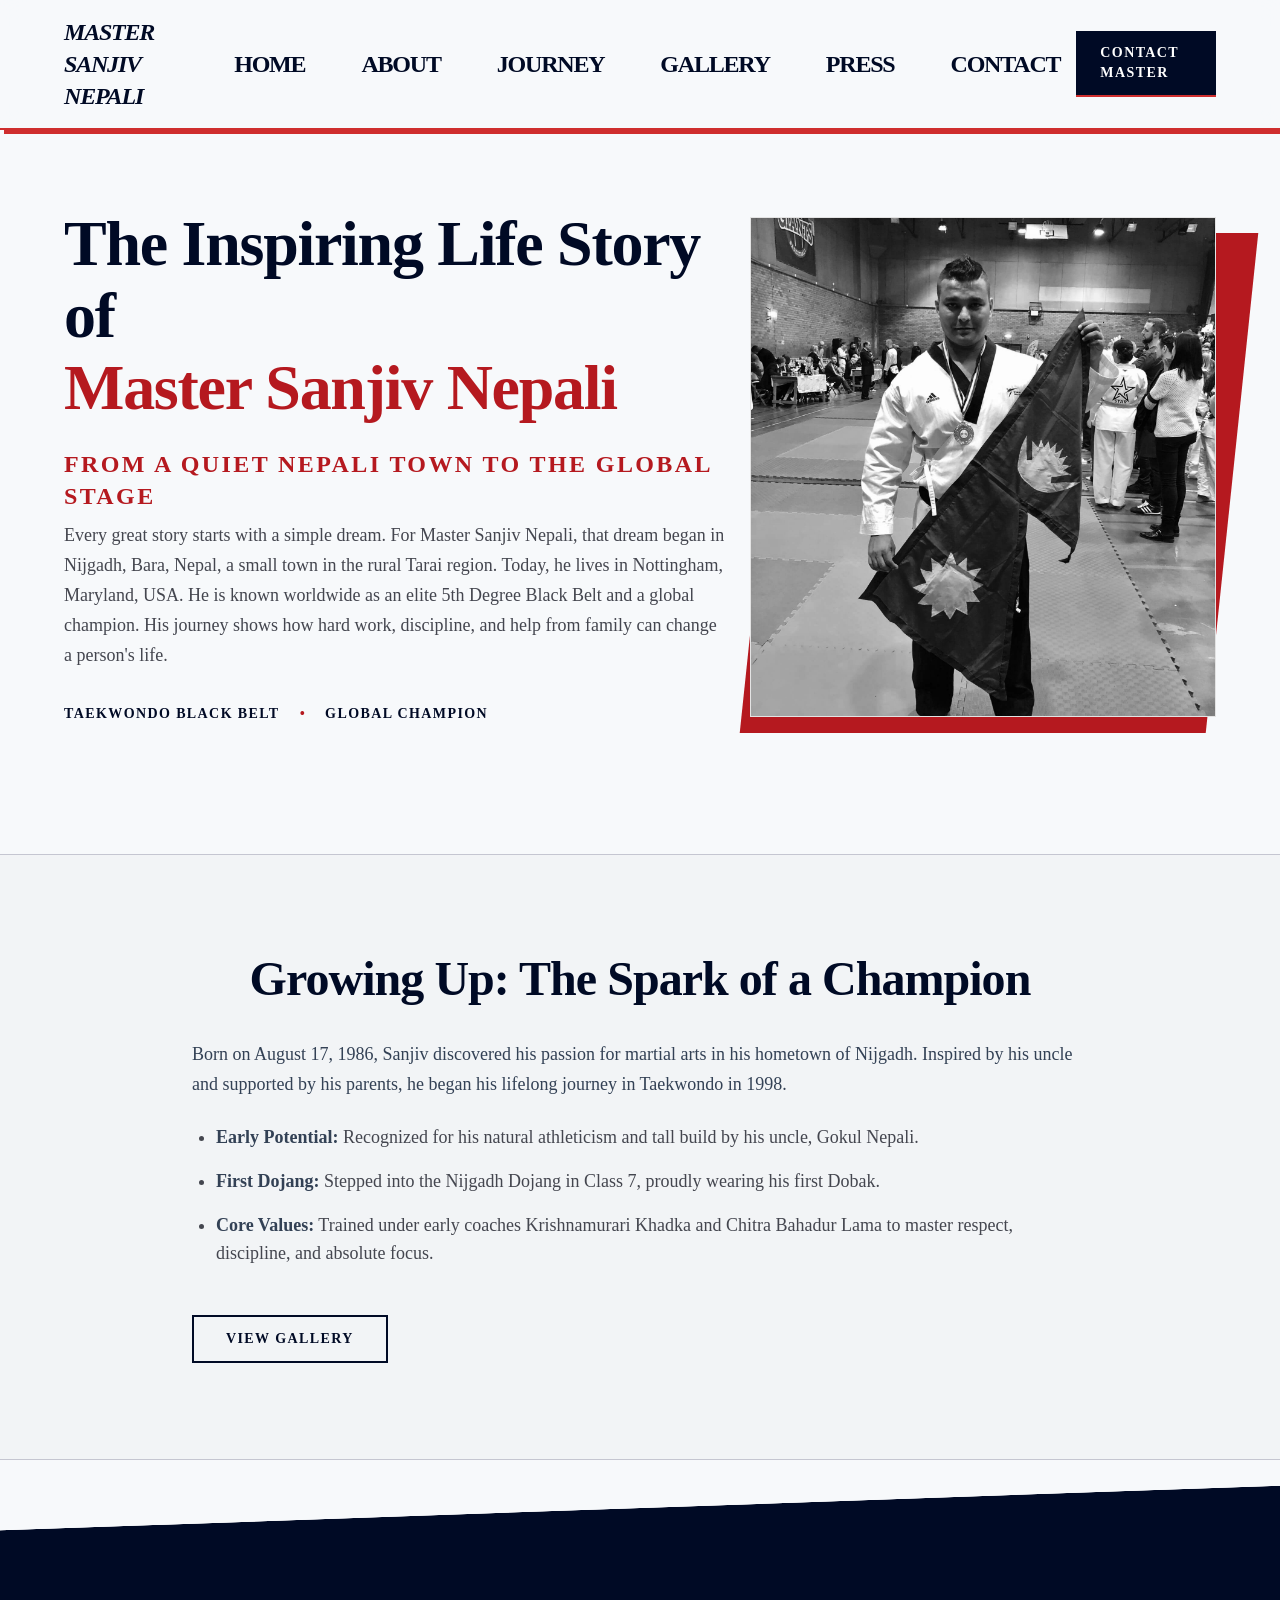
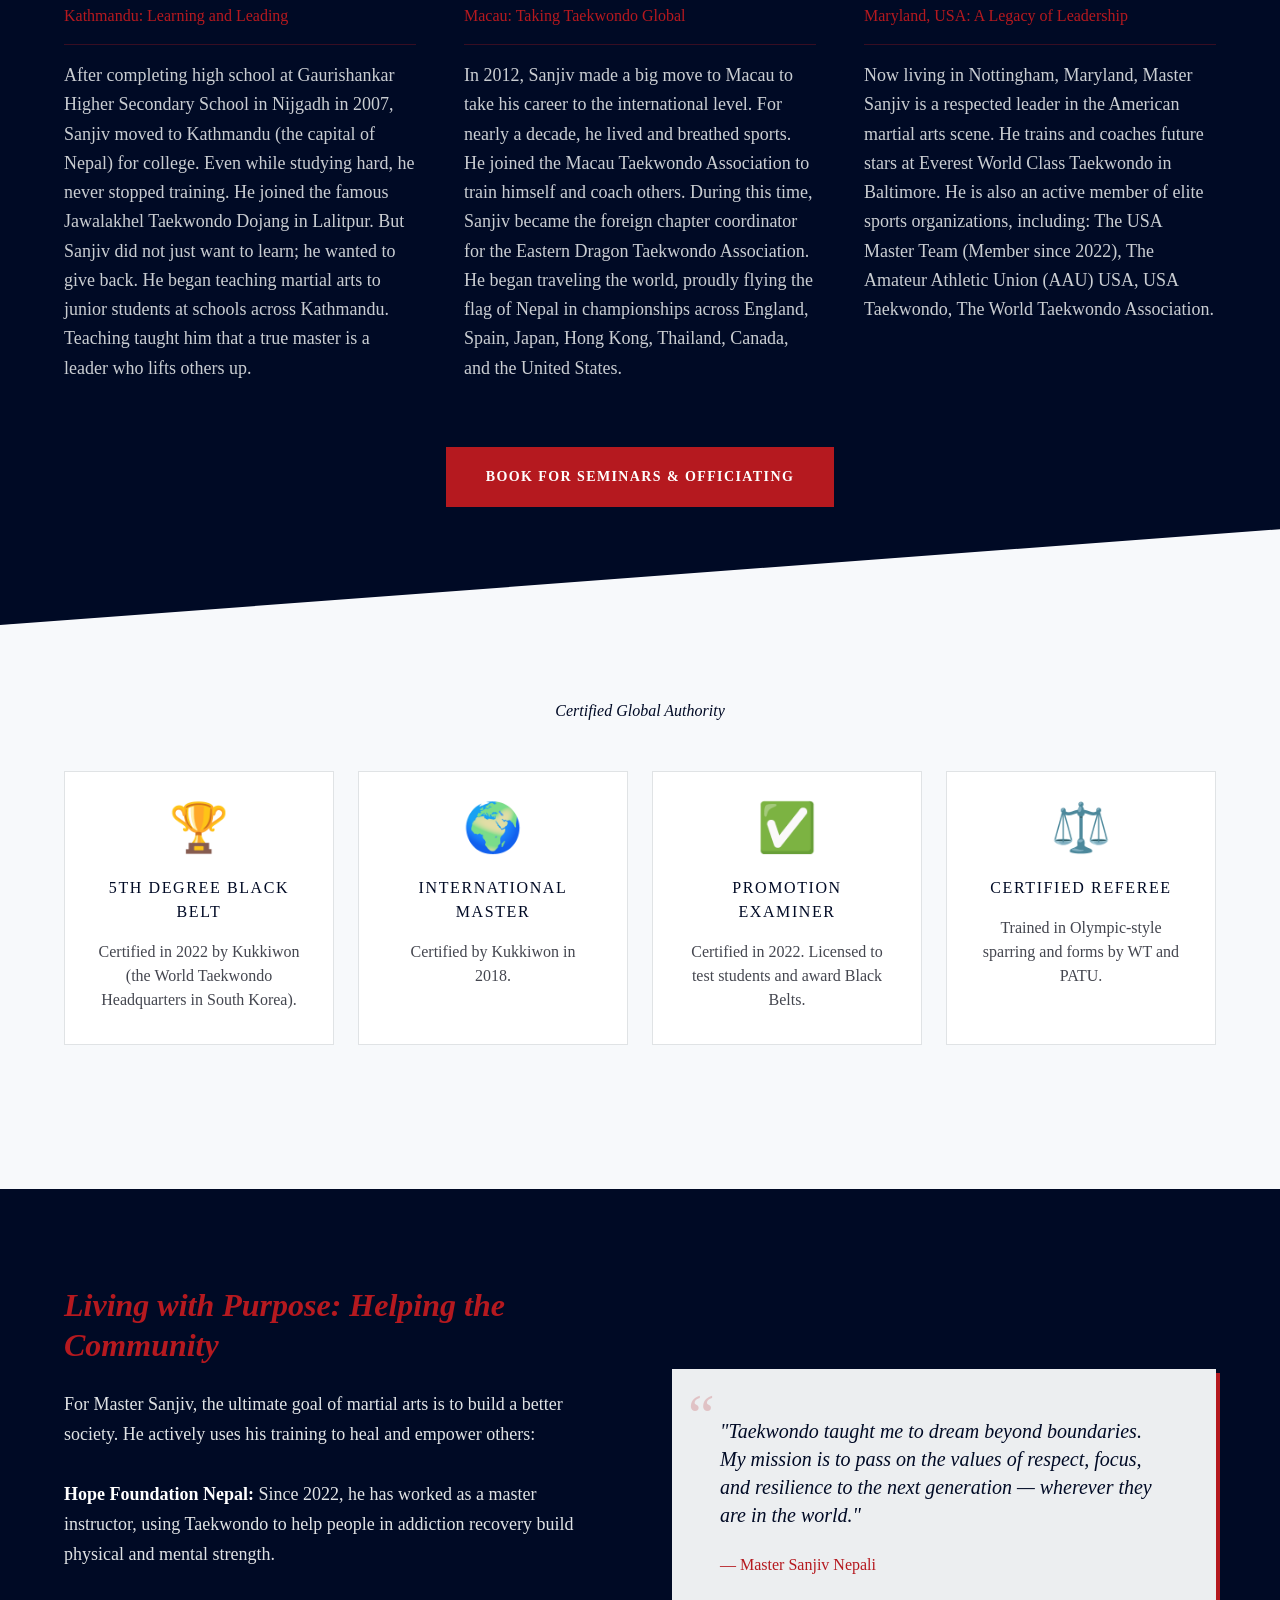
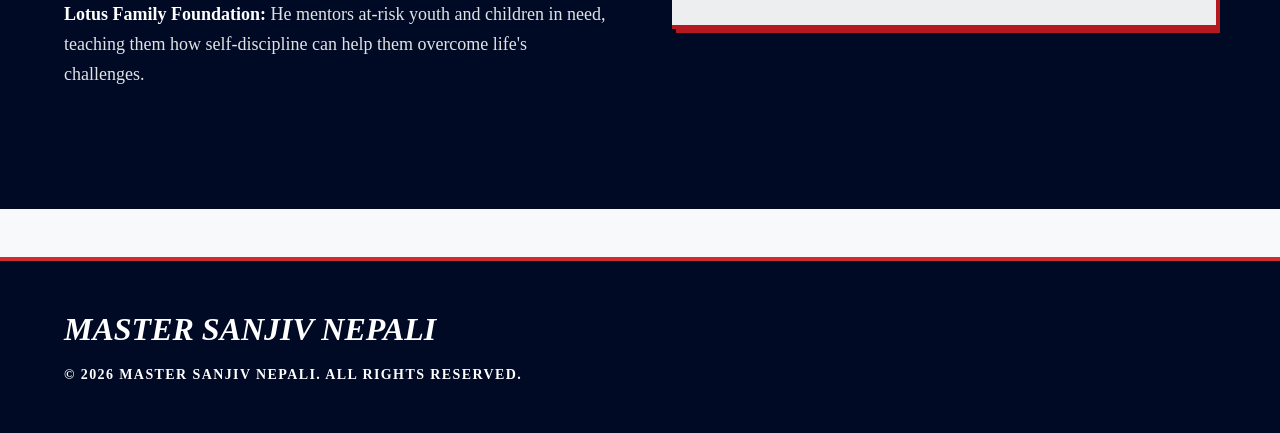
==== about/index.html @ a09f7492 "Deploy full static site: 6 pages, assets, perfect schema & security headers" ====
<!DOCTYPE html>
<html lang="en-US" class="light" style="scroll-behavior: smooth;">
<head>
    <meta charset="UTF-8">
    <meta name="viewport" content="width=device-width, initial-scale=1.0">
    <title>About Master Sanjiv Nepali | 5th Dan Taekwondo Master</title>
    <meta name="description" content="Learn about Master Sanjiv Nepali, international Taekwondo champion, 5th Dan Kukkiwon Black Belt, referee, and coach from Nijgadh, Nepal to the USA.">
    <link rel="canonical" href="https://sanjivnepali.com/about/">
    <meta name="robots" content="index, follow, max-snippet:-1, max-image-preview:large, max-video-preview:-1">

    <!-- Fonts -->
    <link rel="preconnect" href="https://fonts.googleapis.com">
    <link rel="preconnect" href="https://fonts.gstatic.com" crossorigin>
    <link href="https://fonts.googleapis.com/css2?family=Material+Symbols+Outlined:wght,FILL@100..700,0..1&display=swap" rel="stylesheet">

    <!-- CSS -->
    <link rel="stylesheet" href="/assets/css/output.css">

    <!-- OpenGraph Social Tags -->
    <meta property="og:locale" content="en_US">
    <meta property="og:type" content="website">
    <meta property="og:title" content="About Master Sanjiv Nepali | 5th Dan Taekwondo Master">
    <meta property="og:description" content="Learn about Master Sanjiv Nepali, international Taekwondo champion, 5th Dan Kukkiwon Black Belt, referee, and coach from Nijgadh, Nepal to the USA.">
    <meta property="og:url" content="https://sanjivnepali.com/about/">
    <meta property="og:site_name" content="Master Sanjiv Nepali">
    <meta property="og:image" content="https://sanjivnepali.com/assets/uploads/MasterSanjiv-Nepali-2.png">
    <meta property="og:image:width" content="1200">
    <meta property="og:image:height" content="630">
    <meta property="og:image:alt" content="Master Sanjiv Nepali">

    <!-- Twitter / X Cards -->
    <meta name="twitter:card" content="summary_large_image">
    <meta name="twitter:site" content="@TheSanjivNepali">
    <meta name="twitter:creator" content="@TheSanjivNepali">
    <meta name="twitter:title" content="About Master Sanjiv Nepali | 5th Dan Taekwondo Master">
    <meta name="twitter:description" content="Learn about Master Sanjiv Nepali, international Taekwondo champion, 5th Dan Kukkiwon Black Belt, referee, and coach from Nijgadh, Nepal to the USA.">
    <meta name="twitter:image" content="https://sanjivnepali.com/assets/uploads/MasterSanjiv-Nepali-2.png">

    <!-- Structured Data (JSON-LD) -->
    <script type="application/ld+json">
{
  "@context": "https://schema.org",
  "@graph": [
    {
      "@type": "Person",
      "@id": "https://sanjivnepali.com/#person",
      "name": "Master Sanjiv Nepali",
      "givenName": "Sanjiv",
      "familyName": "Nepali",
      "honorificPrefix": "Master",
      "jobTitle": [
        "5th Dan Black Belt",
        "International Taekwondo Champion",
        "Certified Referee",
        "Coach"
      ],
      "url": "https://sanjivnepali.com/",
      "sameAs": [
        "https://x.com/TheSanjivNepali",
        "https://en.wikipedia.org/wiki/Sanjiv_Nepali",
        "https://www.wikidata.org/wiki/Q111812837"
      ],
      "image": "https://sanjivnepali.com/assets/uploads/MasterSanjiv-Nepali-2.png"
    },
    {
      "@type": "WebSite",
      "@id": "https://sanjivnepali.com/#website",
      "url": "https://sanjivnepali.com/",
      "name": "Master Sanjiv Nepali",
      "alternateName": "Sanjiv Nepali",
      "publisher": {
        "@id": "https://sanjivnepali.com/#person"
      },
      "inLanguage": "en-US"
    },
    {
      "@type": "AboutPage",
      "@id": "https://sanjivnepali.com/about/#webpage",
      "url": "https://sanjivnepali.com/about/",
      "name": "About Master Sanjiv Nepali | 5th Dan Taekwondo Master",
      "description": "Learn about Master Sanjiv Nepali, international Taekwondo champion, 5th Dan Kukkiwon Black Belt, referee, and coach from Nijgadh, Nepal to the USA.",
      "isPartOf": {
        "@id": "https://sanjivnepali.com/#website"
      },
      "about": {
        "@id": "https://sanjivnepali.com/#person"
      },
      "inLanguage": "en-US"
    },
    {
      "@type": "BreadcrumbList",
      "@id": "https://sanjivnepali.com/about/#breadcrumb",
      "itemListElement": [
        {
          "@type": "ListItem",
          "position": 1,
          "name": "Home",
          "item": "https://sanjivnepali.com/"
        },
        {
          "@type": "ListItem",
          "position": 2,
          "name": "About",
          "item": "https://sanjivnepali.com/about/"
        }
      ]
    }
  ]
}
    </script>
</head>
<body class="bg-background text-on-background font-body-lg antialiased selection:bg-national-crimson selection:text-white">
<nav class="bg-surface/90 dark:bg-primary/90 backdrop-blur-md fixed top-0 w-full z-50 border-b-2 border-national-crimson shadow-[4px_4px_0px_0px_rgba(207,46,46,1)]">
<div class="flex justify-between items-center w-full px-margin-mobile md:px-margin-desktop py-4 max-w-container-max mx-auto">
<!-- Brand Logo -->
<a class="font-headline-sm text-headline-sm font-black text-primary dark:text-inverse-primary tracking-tighter italic" href="/">
            MASTER SANJIV NEPALI
        </a>
<!-- Desktop Navigation -->
<div class="hidden md:flex gap-gutter items-center">
<ul class="flex items-center gap-gutter" id="menu-primary-menu"><li class="menu-item menu-item-type-post_type menu-item-object-page menu-item-home menu-item-1589" id="menu-item-1589"><a class="text-primary dark:text-surface-variant hover:text-national-crimson transition-colors font-headline-sm text-headline-sm uppercase tracking-tighter hover:bg-primary hover:text-white dark:hover:bg-primary-fixed-dim transform hover:-translate-y-0.5 duration-75 px-4 py-2" href="/">Home</a></li>
<li class="menu-item menu-item-type-post_type menu-item-object-page current-menu-item page_item page-item-1530 current_page_item menu-item-1590" id="menu-item-1590"><a aria-current="page" class="text-primary dark:text-surface-variant hover:text-national-crimson transition-colors font-headline-sm text-headline-sm uppercase tracking-tighter hover:bg-primary hover:text-white dark:hover:bg-primary-fixed-dim transform hover:-translate-y-0.5 duration-75 px-4 py-2" href="/about/">About</a></li>
<li class="menu-item menu-item-type-post_type menu-item-object-page menu-item-1593" id="menu-item-1593"><a class="text-primary dark:text-surface-variant hover:text-national-crimson transition-colors font-headline-sm text-headline-sm uppercase tracking-tighter hover:bg-primary hover:text-white dark:hover:bg-primary-fixed-dim transform hover:-translate-y-0.5 duration-75 px-4 py-2" href="/journey/">Journey</a></li>
<li class="menu-item menu-item-type-post_type menu-item-object-page menu-item-1592" id="menu-item-1592"><a class="text-primary dark:text-surface-variant hover:text-national-crimson transition-colors font-headline-sm text-headline-sm uppercase tracking-tighter hover:bg-primary hover:text-white dark:hover:bg-primary-fixed-dim transform hover:-translate-y-0.5 duration-75 px-4 py-2" href="/gallery/">Gallery</a></li>
<li class="menu-item menu-item-type-post_type menu-item-object-page menu-item-1594" id="menu-item-1594"><a class="text-primary dark:text-surface-variant hover:text-national-crimson transition-colors font-headline-sm text-headline-sm uppercase tracking-tighter hover:bg-primary hover:text-white dark:hover:bg-primary-fixed-dim transform hover:-translate-y-0.5 duration-75 px-4 py-2" href="/press/">Press</a></li>
<li class="menu-item menu-item-type-post_type menu-item-object-page menu-item-1591" id="menu-item-1591"><a class="text-primary dark:text-surface-variant hover:text-national-crimson transition-colors font-headline-sm text-headline-sm uppercase tracking-tighter hover:bg-primary hover:text-white dark:hover:bg-primary-fixed-dim transform hover:-translate-y-0.5 duration-75 px-4 py-2" href="/contact/">Contact</a></li>
</ul> </div>
<!-- Trailing Action -->
<a class="hidden md:flex items-center justify-center bg-primary text-white font-label-lg text-label-lg uppercase tracking-widest px-6 py-3 border-b-2 border-national-crimson hover:shadow-[4px_4px_0px_0px_rgba(207,46,46,1)] transition-all" href="/contact/">
            CONTACT MASTER
        </a>
<!-- Mobile Menu Toggle -->
<button class="md:hidden text-primary">
<span class="text-3xl">☰</span>
</button>
</div>
</nav><main class="pt-[80px]">
<style>
    .clip-path-slant-top { clip-path: polygon(0 4vw, 100% 0, 100% 100%, 0 100%); }
    .clip-path-slant-bottom { clip-path: polygon(0 0, 100% 0, 100% calc(100% - 4vw), 0 100%); }
    .clip-path-card { clip-path: polygon(0 0, 100% 0, 100% calc(100% - 20px), calc(100% - 20px) 100%, 0 100%); }
    .kinetic-shift { transform: skewY(-2deg); }
    .kinetic-unshift { transform: skewY(2deg); }
</style>
<!-- Hero Section -->
<section class="relative py-24 md:py-32 px-margin-mobile md:px-margin-desktop max-w-container-max mx-auto overflow-hidden">
<div class="grid md:grid-cols-12 gap-gutter items-center">
<div class="md:col-span-7 z-10">
<h1 class="font-headline-lg-mobile md:font-headline-xl text-headline-lg-mobile md:text-headline-xl text-primary mb-6">The Inspiring Life Story of <br/><span class="text-secondary font-bold">Master Sanjiv Nepali</span></h1>
            <h2 class="font-headline-sm text-headline-sm text-secondary mb-2 font-bold uppercase tracking-widest">From a Quiet Nepali Town to the Global Stage</h2>

<p class="font-body-lg text-body-lg text-on-surface-variant mb-8 max-w-2xl">
                Every great story starts with a simple dream. For Master Sanjiv Nepali, that dream began in Nijgadh, Bara, Nepal, a small town in the rural Tarai region. Today, he lives in Nottingham, Maryland, USA. He is known worldwide as an elite 5th Degree Black Belt and a global champion. His journey shows how hard work, discipline, and help from family can change a person's life.
            </p>
<div class="flex flex-wrap items-center gap-3">
<span class="text-primary font-label-lg text-label-lg uppercase tracking-widest font-bold">Taekwondo Black Belt</span>
<span class="text-secondary px-2">•</span> <span class="text-primary font-label-lg text-label-lg uppercase tracking-widest font-bold">Global Champion</span>
</div>
</div>
<div class="md:col-span-5 relative mt-12 md:mt-0">
<div class="absolute inset-0 bg-secondary transform skew-x-[-6deg] translate-x-4 translate-y-4"></div>
<img alt="Master Sanjiv Nepali" class="relative z-10 w-full h-[500px] object-cover grayscale hover:grayscale-0 transition-all duration-500 border border-surface-variant" src="/assets/uploads/sanjiv47.jpg"/>
</div>
</div>
</section>
<!-- Early Years -->
<section class="py-24 px-margin-mobile md:px-margin-desktop max-w-container-max mx-auto bg-surface-container-low border-y border-outline-variant clip-path-section">
<div class="max-w-4xl mx-auto">
<h2 class="font-headline-lg text-headline-lg text-primary mb-8 text-center font-bold">Growing Up: The Spark of a Champion</h2>
<div class="font-body-lg text-body-lg text-slate-text space-y-6">
<p class="mb-4">Born on August 17, 1986, Sanjiv discovered his passion for martial arts in his hometown of Nijgadh. Inspired by his uncle and supported by his parents, he began his lifelong journey in Taekwondo in 1998.</p>
<ul class="list-disc list-outside ml-6 space-y-4 font-body-lg text-lg text-on-surface-variant">
<li><strong class="text-slate-text">Early Potential:</strong> Recognized for his natural athleticism and tall build by his uncle, Gokul Nepali.</li>
<li><strong class="text-slate-text">First Dojang:</strong> Stepped into the Nijgadh Dojang in Class 7, proudly wearing his first Dobak.</li>
<li><strong class="text-slate-text">Core Values:</strong> Trained under early coaches Krishnamurari Khadka and Chitra Bahadur Lama to master respect, discipline, and absolute focus.</li>
</ul>
<div class="mt-8 md:mt-12 pt-6">
<a class="inline-block bg-transparent border-2 border-primary text-primary px-8 py-3 font-label-lg text-label-lg uppercase tracking-widest hover:bg-primary hover:text-white transition-colors duration-200" href="/gallery/">View Gallery</a>
</div>
</div>
</div>
</section>
<!-- Journey Sections -->
<section class="relative py-24 bg-primary text-white clip-path-slant-top clip-path-slant-bottom kinetic-shift mt-12">
<div class="kinetic-unshift px-margin-mobile md:px-margin-desktop max-w-container-max mx-auto">
<div class="grid md:grid-cols-3 gap-12">
<!-- Kathmandu -->
<div class="space-y-4">
<h3 class="font-headline-md text-secondary border-b border-secondary/30 pb-4">Kathmandu: Learning and Leading</h3>
<p class="font-body-lg text-lg leading-relaxed text-surface-variant/90">After completing high school at Gaurishankar Higher Secondary School in Nijgadh in 2007, Sanjiv moved to Kathmandu (the capital of Nepal) for college. Even while studying hard, he never stopped training. He joined the famous Jawalakhel Taekwondo Dojang in Lalitpur. But Sanjiv did not just want to learn; he wanted to give back. He began teaching martial arts to junior students at schools across Kathmandu. Teaching taught him that a true master is a leader who lifts others up.</p>
</div>
<!-- Macau -->
<div class="space-y-4">
<h3 class="font-headline-md text-secondary border-b border-secondary/30 pb-4">Macau: Taking Taekwondo Global</h3>
<p class="font-body-lg text-lg leading-relaxed text-surface-variant/90">In 2012, Sanjiv made a big move to Macau to take his career to the international level. For nearly a decade, he lived and breathed sports. He joined the Macau Taekwondo Association to train himself and coach others. During this time, Sanjiv became the foreign chapter coordinator for the Eastern Dragon Taekwondo Association. He began traveling the world, proudly flying the flag of Nepal in championships across England, Spain, Japan, Hong Kong, Thailand, Canada, and the United States.</p>
</div>
<!-- Maryland -->
<div class="space-y-4">
<h3 class="font-headline-md text-secondary border-b border-secondary/30 pb-4">Maryland, USA: A Legacy of Leadership</h3>
<p class="font-body-lg text-lg leading-relaxed text-surface-variant/90">Now living in Nottingham, Maryland, Master Sanjiv is a respected leader in the American martial arts scene. He trains and coaches future stars at Everest World Class Taekwondo in Baltimore. He is also an active member of elite sports organizations, including: The USA Master Team (Member since 2022), The Amateur Athletic Union (AAU) USA, USA Taekwondo, The World Taekwondo Association.</p>
</div>
</div>
<div class="mt-16 text-center relative z-20">
<a class="inline-block bg-secondary text-on-secondary px-10 py-5 font-label-lg text-label-lg uppercase tracking-widest hover:shadow-[4px_4px_0px_0px_rgba(255,255,255,1)] transition-all duration-200" href="/contact/">Book for Seminars &amp; Officiating</a>
</div>
</div>
</section>
<!-- Certifications Grid -->
<section class="py-24 px-margin-mobile md:px-margin-desktop max-w-container-max mx-auto">
<h2 class="font-headline-lg text-primary mb-12 text-center italic">Certified Global Authority</h2>
<div class="grid grid-cols-2 md:grid-cols-4 gap-6">
<div class="bg-white p-8 border border-surface-variant hover:border-secondary hover:shadow-[4px_4px_0px_0px_rgba(181,25,31,1)] transition-all flex flex-col items-center text-center group h-full">
<span class="text-5xl mb-6 block group-hover:scale-110 transition-transform">🏆</span>
<h4 class="font-label-lg text-primary uppercase tracking-widest mb-4">5th Degree Black Belt</h4>
<p class="font-body-md text-on-surface-variant">Certified in 2022 by Kukkiwon (the World Taekwondo Headquarters in South Korea).</p>
</div>
<div class="bg-white p-8 border border-surface-variant hover:border-secondary hover:shadow-[4px_4px_0px_0px_rgba(181,25,31,1)] transition-all flex flex-col items-center text-center group h-full">
<span class="text-5xl mb-6 block group-hover:scale-110 transition-transform">🌍</span>
<h4 class="font-label-lg text-primary uppercase tracking-widest mb-4">International Master</h4>
<p class="font-body-md text-on-surface-variant">Certified by Kukkiwon in 2018.</p>
</div>
<div class="bg-white p-8 border border-surface-variant hover:border-secondary hover:shadow-[4px_4px_0px_0px_rgba(181,25,31,1)] transition-all flex flex-col items-center text-center group h-full">
<span class="text-5xl mb-6 block group-hover:scale-110 transition-transform">✅</span>
<h4 class="font-label-lg text-primary uppercase tracking-widest mb-4">Promotion Examiner</h4>
<p class="font-body-md text-on-surface-variant">Certified in 2022. Licensed to test students and award Black Belts.</p>
</div>
<div class="bg-white p-8 border border-surface-variant hover:border-secondary hover:shadow-[4px_4px_0px_0px_rgba(181,25,31,1)] transition-all flex flex-col items-center text-center group h-full">
<span class="text-5xl mb-6 block group-hover:scale-110 transition-transform">⚖️</span>
<h4 class="font-label-lg text-primary uppercase tracking-widest mb-4">Certified Referee</h4>
<p class="font-body-md text-on-surface-variant">Trained in Olympic-style sparring and forms by WT and PATU.</p>
</div>
</div>
</section>
<!-- Community & Quote -->
<section class="py-24 bg-primary text-white clip-path-section mt-12 mb-12">
<div class="max-w-container-max mx-auto px-margin-mobile md:px-margin-desktop">
<div class="grid grid-cols-1 md:grid-cols-2 gap-16 items-center">
<div>
<h2 class="font-headline-md text-headline-md text-secondary mb-6 italic">Living with Purpose: Helping the Community</h2>
<p class="font-body-lg text-body-lg text-surface-variant mb-6">For Master Sanjiv, the ultimate goal of martial arts is to build a better society. He actively uses his training to heal and empower others:<br/><br/>
<strong class="text-white">Hope Foundation Nepal:</strong> Since 2022, he has worked as a master instructor, using Taekwondo to help people in addiction recovery build physical and mental strength.<br/><br/>
<strong class="text-white">Lotus Family Foundation:</strong> He mentors at-risk youth and children in need, teaching them how self-discipline can help them overcome life's challenges.</p>
</div>
<div class="bg-surface-container p-12 relative border-b-4 border-secondary shadow-[4px_4px_0px_0px_rgba(181,25,31,1)] text-on-surface">
<span class="absolute top-4 left-4 text-6xl text-secondary opacity-20 font-serif">“</span>
<blockquote class="relative z-10">
<p class="font-body-lg text-xl text-primary italic mb-6">"Taekwondo taught me to dream beyond boundaries. My mission is to pass on the values of respect, focus, and resilience to the next generation — wherever they are in the world."</p>
<footer class="font-headline-sm text-secondary">— Master Sanjiv Nepali</footer>
</blockquote>
</div>
</div>
</div>
</section>
</main><footer class="w-full relative overflow-hidden bg-primary border-t-4 border-national-crimson px-margin-mobile md:px-margin-desktop py-12 flex flex-col md:flex-row justify-between items-center gap-gutter mt-12">
<div class="flex flex-col items-center md:items-start gap-4">
<a class="font-headline-md text-headline-md font-extrabold text-white italic" href="/">
            MASTER SANJIV NEPALI
        </a>
<p class="font-label-lg text-label-lg uppercase tracking-widest text-on-primary text-center md:text-left">
            © 2026 MASTER SANJIV NEPALI. ALL RIGHTS RESERVED.
        </p>
</div>
<div class="flex flex-wrap justify-center gap-6">
</div>
</footer><script type="speculationrules">
{"prefetch":[{"source":"document","where":{"and":[{"href_matches":"/*"},{"not":{"href_matches":["/wp-*.php","/wp-admin/*","/wp-content/uploads/*","/wp-content/*","/wp-content/plugins/*","/wp-content/themes/master-sanjiv-theme/*","/*\\?(.+)"]}},{"not":{"selector_matches":"a[rel~=\"nofollow\"]"}},{"not":{"selector_matches":".no-prefetch, .no-prefetch a"}}]},"eagerness":"conservative"}]}
</script><script id="wp-emoji-settings" type="application/json">
{"baseUrl":"https://s.w.org/images/core/emoji/17.0.2/72x72/","ext":".png","svgUrl":"https://s.w.org/images/core/emoji/17.0.2/svg/","svgExt":".svg","source":{"concatemoji":"https://sanjivnepali.com/wp-includes/js/wp-emoji-release.min.js?ver=7.1.5"}}
</script><script type="module">
/*! This file is auto-generated */
var e="script#wp-emoji-settings",t=document.querySelector(e);if(!(t instanceof HTMLScriptElement))throw new Error("Element missing: "+e);const r=JSON.parse(t.text),s=(window._wpemojiSettings=r,"wpEmojiSettingsSupports"),o=["flag","emoji"];function i(e){try{var t={supportTests:e,timestamp:(new Date).valueOf()};sessionStorage.setItem(s,JSON.stringify(t))}catch(e){}}function c(e,t,n){e.clearRect(0,0,e.canvas.width,e.canvas.height),e.fillText(t,0,0);t=new Uint32Array(e.getImageData(0,0,e.canvas.width,e.canvas.height).data);e.clearRect(0,0,e.canvas.width,e.canvas.height),e.fillText(n,0,0);const r=new Uint32Array(e.getImageData(0,0,e.canvas.width,e.canvas.height).data);return t.every((e,t)=>e===r[t])}function p(e,t){e.clearRect(0,0,e.canvas.width,e.canvas.height),e.fillText(t,0,0);var n=e.getImageData(16,16,1,1);for(let e=0;e<n.data.length;e++)if(0!==n.data[e])return!1;return!0}function u(e,t,n,r){switch(t){case"flag":return n(e,"\ud83c\udff3\ufe0f\u200d\u26a7\ufe0f","\ud83c\udff3\ufe0f\u200b\u26a7\ufe0f")?!1:!n(e,"\ud83c\udde8\ud83c\uddf6","\ud83c\udde8\u200b\ud83c\uddf6")&&!n(e,"\ud83c\udff4\udb40\udc67\udb40\udc62\udb40\udc65\udb40\udc6e\udb40\udc67\udb40\udc7f","\ud83c\udff4\u200b\udb40\udc67\u200b\udb40\udc62\u200b\udb40\udc65\u200b\udb40\udc6e\u200b\udb40\udc67\u200b\udb40\udc7f");case"emoji":return!r(e,"\ud83e\u1fac8")}return!1}function f(e,t,n,r){let a;const s=(a="undefined"!=typeof WorkerGlobalScope&&self instanceof WorkerGlobalScope?new OffscreenCanvas(300,150):document.createElement("canvas")).getContext("2d",{willReadFrequently:!0}),o=(s.textBaseline="top",s.font="600 32px Arial",{});return e.forEach(e=>{o[e]=t(s,e,n,r)}),o}function a(e){var t=document.createElement("script");t.src=e,t.defer=!0,document.head.appendChild(t)}r.supports={everything:!0,everythingExceptFlag:!0},new Promise(t=>{let n=function(){try{var e=JSON.parse(sessionStorage.getItem(s));if("object"==typeof e&&"number"==typeof e.timestamp&&(new Date).valueOf()<e.timestamp+604800&&"object"==typeof e.supportTests)return e.supportTests}catch(e){}return null}();if(!n){if("undefined"!=typeof Worker&&"undefined"!=typeof OffscreenCanvas&&"undefined"!=typeof URL&&URL.createObjectURL&&"undefined"!=typeof Blob)try{var e="postMessage("+f.toString()+"("+[JSON.stringify(o),u.toString(),c.toString(),p.toString()].join(",")+"));",r=new Blob([e],{type:"text/javascript"});const a=new Worker(URL.createObjectURL(r),{name:"wpTestEmojiSupports"});return void(a.onmessage=e=>{i(n=e.data),a.terminate(),t(n)})}catch(e){}i(n=f(o,u,c,p))}t(n)}).then(e=>{for(const n in e)r.supports[n]=e[n],r.supports.everything=r.supports.everything&&r.supports[n],"flag"!==n&&(r.supports.everythingExceptFlag=r.supports.everythingExceptFlag&&r.supports[n]);var t;r.supports.everythingExceptFlag=r.supports.everythingExceptFlag&&!r.supports.flag,r.supports.everything||((t=r.source||{}).concatemoji?a(t.concatemoji):t.wpemoji&&t.twemoji&&(a(t.twemoji),a(t.wpemoji)))});
//# sourceURL=https://sanjivnepali.com/wp-includes/js/wp-emoji-loader.min.js
</script>

    <script src="/assets/js/main.js"></script>
</body>
</html>
---- assets/css/output.css ----
*,:after,:before{--tw-border-spacing-x:0;--tw-border-spacing-y:0;--tw-translate-x:0;--tw-translate-y:0;--tw-rotate:0;--tw-skew-x:0;--tw-skew-y:0;--tw-scale-x:1;--tw-scale-y:1;--tw-pan-x: ;--tw-pan-y: ;--tw-pinch-zoom: ;--tw-scroll-snap-strictness:proximity;--tw-gradient-from-position: ;--tw-gradient-via-position: ;--tw-gradient-to-position: ;--tw-ordinal: ;--tw-slashed-zero: ;--tw-numeric-figure: ;--tw-numeric-spacing: ;--tw-numeric-fraction: ;--tw-ring-inset: ;--tw-ring-offset-width:0px;--tw-ring-offset-color:#fff;--tw-ring-color:rgba(59,130,246,.5);--tw-ring-offset-shadow:0 0 #0000;--tw-ring-shadow:0 0 #0000;--tw-shadow:0 0 #0000;--tw-shadow-colored:0 0 #0000;--tw-blur: ;--tw-brightness: ;--tw-contrast: ;--tw-grayscale: ;--tw-hue-rotate: ;--tw-invert: ;--tw-saturate: ;--tw-sepia: ;--tw-drop-shadow: ;--tw-backdrop-blur: ;--tw-backdrop-brightness: ;--tw-backdrop-contrast: ;--tw-backdrop-grayscale: ;--tw-backdrop-hue-rotate: ;--tw-backdrop-invert: ;--tw-backdrop-opacity: ;--tw-backdrop-saturate: ;--tw-backdrop-sepia: ;--tw-contain-size: ;--tw-contain-layout: ;--tw-contain-paint: ;--tw-contain-style: }::backdrop{--tw-border-spacing-x:0;--tw-border-spacing-y:0;--tw-translate-x:0;--tw-translate-y:0;--tw-rotate:0;--tw-skew-x:0;--tw-skew-y:0;--tw-scale-x:1;--tw-scale-y:1;--tw-pan-x: ;--tw-pan-y: ;--tw-pinch-zoom: ;--tw-scroll-snap-strictness:proximity;--tw-gradient-from-position: ;--tw-gradient-via-position: ;--tw-gradient-to-position: ;--tw-ordinal: ;--tw-slashed-zero: ;--tw-numeric-figure: ;--tw-numeric-spacing: ;--tw-numeric-fraction: ;--tw-ring-inset: ;--tw-ring-offset-width:0px;--tw-ring-offset-color:#fff;--tw-ring-color:rgba(59,130,246,.5);--tw-ring-offset-shadow:0 0 #0000;--tw-ring-shadow:0 0 #0000;--tw-shadow:0 0 #0000;--tw-shadow-colored:0 0 #0000;--tw-blur: ;--tw-brightness: ;--tw-contrast: ;--tw-grayscale: ;--tw-hue-rotate: ;--tw-invert: ;--tw-saturate: ;--tw-sepia: ;--tw-drop-shadow: ;--tw-backdrop-blur: ;--tw-backdrop-brightness: ;--tw-backdrop-contrast: ;--tw-backdrop-grayscale: ;--tw-backdrop-hue-rotate: ;--tw-backdrop-invert: ;--tw-backdrop-opacity: ;--tw-backdrop-saturate: ;--tw-backdrop-sepia: ;--tw-contain-size: ;--tw-contain-layout: ;--tw-contain-paint: ;--tw-contain-style: }/*! tailwindcss v3.4.19 | MIT License | https://tailwindcss.com*/*,:after,:before{box-sizing:border-box;border:0 solid #e5e7eb}:after,:before{--tw-content:""}:host,html{line-height:1.5;-webkit-text-size-adjust:100%;-moz-tab-size:4;-o-tab-size:4;tab-size:4;font-family:ui-sans-serif,system-ui,sans-serif,Apple Color Emoji,Segoe UI Emoji,Segoe UI Symbol,Noto Color Emoji;font-feature-settings:normal;font-variation-settings:normal;-webkit-tap-highlight-color:transparent}body{margin:0;line-height:inherit}hr{height:0;color:inherit;border-top-width:1px}abbr:where([title]){-webkit-text-decoration:underline dotted;text-decoration:underline dotted}h1,h2,h3,h4,h5,h6{font-size:inherit;font-weight:inherit}a{color:inherit;text-decoration:inherit}b,strong{font-weight:bolder}code,kbd,pre,samp{font-family:ui-monospace,SFMono-Regular,Menlo,Monaco,Consolas,Liberation Mono,Courier New,monospace;font-feature-settings:normal;font-variation-settings:normal;font-size:1em}small{font-size:80%}sub,sup{font-size:75%;line-height:0;position:relative;vertical-align:baseline}sub{bottom:-.25em}sup{top:-.5em}table{text-indent:0;border-color:inherit;border-collapse:collapse}button,input,optgroup,select,textarea{font-family:inherit;font-feature-settings:inherit;font-variation-settings:inherit;font-size:100%;font-weight:inherit;line-height:inherit;letter-spacing:inherit;color:inherit;margin:0;padding:0}button,select{text-transform:none}button,input:where([type=button]),input:where([type=reset]),input:where([type=submit]){-webkit-appearance:button;background-color:transparent;background-image:none}:-moz-focusring{outline:auto}:-moz-ui-invalid{box-shadow:none}progress{vertical-align:baseline}::-webkit-inner-spin-button,::-webkit-outer-spin-button{height:auto}[type=search]{-webkit-appearance:textfield;outline-offset:-2px}::-webkit-search-decoration{-webkit-appearance:none}::-webkit-file-upload-button{-webkit-appearance:button;font:inherit}summary{display:list-item}blockquote,dd,dl,figure,h1,h2,h3,h4,h5,h6,hr,p,pre{margin:0}fieldset{margin:0}fieldset,legend{padding:0}menu,ol,ul{list-style:none;margin:0;padding:0}dialog{padding:0}textarea{resize:vertical}input::-moz-placeholder,textarea::-moz-placeholder{opacity:1;color:#9ca3af}input::placeholder,textarea::placeholder{opacity:1;color:#9ca3af}[role=button],button{cursor:pointer}:disabled{cursor:default}audio,canvas,embed,iframe,img,object,svg,video{display:block;vertical-align:middle}img,video{max-width:100%;height:auto}[hidden]:where(:not([hidden=until-found])){display:none}.container{width:100%}@media (min-width:640px){.container{max-width:640px}}@media (min-width:768px){.container{max-width:768px}}@media (min-width:1024px){.container{max-width:1024px}}@media (min-width:1280px){.container{max-width:1280px}}@media (min-width:1536px){.container{max-width:1536px}}.pointer-events-none{pointer-events:none}.fixed{position:fixed}.absolute{position:absolute}.relative{position:relative}.-inset-4{inset:-1rem}.inset-0{inset:0}.bottom-0{bottom:0}.bottom-4{bottom:1rem}.left-0{left:0}.left-4{left:1rem}.right-0{right:0}.top-0{top:0}.top-1\.5{top:.375rem}.top-2{top:.5rem}.top-4{top:1rem}.-z-10{z-index:-10}.z-0{z-index:0}.z-10{z-index:10}.z-20{z-index:20}.z-50{z-index:50}.order-1{order:1}.order-2{order:2}.order-3{order:3}.col-span-full{grid-column:1/-1}.mx-auto{margin-left:auto;margin-right:auto}.-mt-12{margin-top:-3rem}.-mt-16{margin-top:-4rem}.mb-1{margin-bottom:.25rem}.mb-12{margin-bottom:3rem}.mb-16{margin-bottom:4rem}.mb-2{margin-bottom:.5rem}.mb-20{margin-bottom:5rem}.mb-3{margin-bottom:.75rem}.mb-4{margin-bottom:1rem}.mb-6{margin-bottom:1.5rem}.mb-8{margin-bottom:2rem}.ml-2{margin-left:.5rem}.ml-4{margin-left:1rem}.ml-6{margin-left:1.5rem}.mr-3{margin-right:.75rem}.mt-1{margin-top:.25rem}.mt-12{margin-top:3rem}.mt-16{margin-top:4rem}.mt-2{margin-top:.5rem}.mt-3{margin-top:.75rem}.mt-4{margin-top:1rem}.mt-6{margin-top:1.5rem}.mt-8{margin-top:2rem}.block{display:block}.inline-block{display:inline-block}.flex{display:flex}.inline-flex{display:inline-flex}.grid{display:grid}.hidden{display:none}.aspect-\[4\/3\]{aspect-ratio:4/3}.aspect-\[4\/5\]{aspect-ratio:4/5}.aspect-video{aspect-ratio:16/9}.h-1{height:.25rem}.h-12{height:3rem}.h-16{height:4rem}.h-2{height:.5rem}.h-3{height:.75rem}.h-64{height:16rem}.h-8{height:2rem}.h-96{height:24rem}.h-\[500px\]{height:500px}.h-auto{height:auto}.h-full{height:100%}.h-px{height:1px}.min-h-\[60vh\]{min-height:60vh}.min-h-\[921px\]{min-height:921px}.w-1\/2{width:50%}.w-1\/3{width:33.333333%}.w-12{width:3rem}.w-16{width:4rem}.w-24{width:6rem}.w-3{width:.75rem}.w-8{width:2rem}.w-auto{width:auto}.w-full{width:100%}.max-w-2xl{max-width:42rem}.max-w-3xl{max-width:48rem}.max-w-4xl{max-width:56rem}.max-w-7xl{max-width:80rem}.max-w-container-max{max-width:1280px}.max-w-md{max-width:28rem}.max-w-xl{max-width:36rem}.flex-shrink-0,.shrink-0{flex-shrink:0}.flex-grow{flex-grow:1}.origin-left{transform-origin:left}.-translate-y-8{--tw-translate-y:-2rem}.-translate-y-8,.translate-x-1\/2{transform:translate(var(--tw-translate-x),var(--tw-translate-y)) rotate(var(--tw-rotate)) skewX(var(--tw-skew-x)) skewY(var(--tw-skew-y)) scaleX(var(--tw-scale-x)) scaleY(var(--tw-scale-y))}.translate-x-1\/2{--tw-translate-x:50%}.translate-x-1\/4{--tw-translate-x:25%}.translate-x-1\/4,.translate-x-4{transform:translate(var(--tw-translate-x),var(--tw-translate-y)) rotate(var(--tw-rotate)) skewX(var(--tw-skew-x)) skewY(var(--tw-skew-y)) scaleX(var(--tw-scale-x)) scaleY(var(--tw-scale-y))}.translate-x-4{--tw-translate-x:1rem}.translate-x-8{--tw-translate-x:2rem}.translate-x-8,.translate-y-0{transform:translate(var(--tw-translate-x),var(--tw-translate-y)) rotate(var(--tw-rotate)) skewX(var(--tw-skew-x)) skewY(var(--tw-skew-y)) scaleX(var(--tw-scale-x)) scaleY(var(--tw-scale-y))}.translate-y-0{--tw-translate-y:0px}.translate-y-4{--tw-translate-y:1rem}.translate-y-4,.translate-y-8{transform:translate(var(--tw-translate-x),var(--tw-translate-y)) rotate(var(--tw-rotate)) skewX(var(--tw-skew-x)) skewY(var(--tw-skew-y)) scaleX(var(--tw-scale-x)) scaleY(var(--tw-scale-y))}.translate-y-8{--tw-translate-y:2rem}.-rotate-3{--tw-rotate:-3deg}.-rotate-3,.rotate-45{transform:translate(var(--tw-translate-x),var(--tw-translate-y)) rotate(var(--tw-rotate)) skewX(var(--tw-skew-x)) skewY(var(--tw-skew-y)) scaleX(var(--tw-scale-x)) scaleY(var(--tw-scale-y))}.rotate-45{--tw-rotate:45deg}.-skew-x-12{--tw-skew-x:-12deg}.-skew-x-12,.skew-x-12{transform:translate(var(--tw-translate-x),var(--tw-translate-y)) rotate(var(--tw-rotate)) skewX(var(--tw-skew-x)) skewY(var(--tw-skew-y)) scaleX(var(--tw-scale-x)) scaleY(var(--tw-scale-y))}.skew-x-12{--tw-skew-x:12deg}.skew-x-\[-6deg\]{--tw-skew-x:-6deg}.scale-150,.skew-x-\[-6deg\]{transform:translate(var(--tw-translate-x),var(--tw-translate-y)) rotate(var(--tw-rotate)) skewX(var(--tw-skew-x)) skewY(var(--tw-skew-y)) scaleX(var(--tw-scale-x)) scaleY(var(--tw-scale-y))}.scale-150{--tw-scale-x:1.5;--tw-scale-y:1.5}.transform{transform:translate(var(--tw-translate-x),var(--tw-translate-y)) rotate(var(--tw-rotate)) skewX(var(--tw-skew-x)) skewY(var(--tw-skew-y)) scaleX(var(--tw-scale-x)) scaleY(var(--tw-scale-y))}.cursor-pointer{cursor:pointer}.list-outside{list-style-position:outside}.list-disc{list-style-type:disc}.list-none{list-style-type:none}.auto-rows-\[300px\]{grid-auto-rows:300px}.grid-cols-1{grid-template-columns:repeat(1,minmax(0,1fr))}.grid-cols-2{grid-template-columns:repeat(2,minmax(0,1fr))}.flex-col{flex-direction:column}.flex-wrap{flex-wrap:wrap}.items-start{align-items:flex-start}.items-end{align-items:flex-end}.items-center{align-items:center}.justify-end{justify-content:flex-end}.justify-center{justify-content:center}.justify-between{justify-content:space-between}.gap-12{gap:3rem}.gap-16{gap:4rem}.gap-2{gap:.5rem}.gap-3{gap:.75rem}.gap-4{gap:1rem}.gap-6{gap:1.5rem}.gap-8{gap:2rem}.gap-gutter{gap:24px}.space-y-4>:not([hidden])~:not([hidden]){--tw-space-y-reverse:0;margin-top:calc(1rem*(1 - var(--tw-space-y-reverse)));margin-bottom:calc(1rem*var(--tw-space-y-reverse))}.space-y-6>:not([hidden])~:not([hidden]){--tw-space-y-reverse:0;margin-top:calc(1.5rem*(1 - var(--tw-space-y-reverse)));margin-bottom:calc(1.5rem*var(--tw-space-y-reverse))}.space-y-8>:not([hidden])~:not([hidden]){--tw-space-y-reverse:0;margin-top:calc(2rem*(1 - var(--tw-space-y-reverse)));margin-bottom:calc(2rem*var(--tw-space-y-reverse))}.overflow-hidden{overflow:hidden}.rounded-full{border-radius:9999px}.rounded-sm{border-radius:.125rem}.border{border-width:1px}.border-2{border-width:2px}.border-4{border-width:4px}.border-y{border-top-width:1px}.border-b,.border-y{border-bottom-width:1px}.border-b-2{border-bottom-width:2px}.border-b-4{border-bottom-width:4px}.border-l-4{border-left-width:4px}.border-l-8{border-left-width:8px}.border-t{border-top-width:1px}.border-t-4{border-top-width:4px}.border-deep-navy{--tw-border-opacity:1;border-color:rgb(0 31 82/var(--tw-border-opacity,1))}.border-national-crimson{--tw-border-opacity:1;border-color:rgb(207 46 46/var(--tw-border-opacity,1))}.border-outline-variant{--tw-border-opacity:1;border-color:rgb(197 198 209/var(--tw-border-opacity,1))}.border-primary{--tw-border-opacity:1;border-color:rgb(0 10 37/var(--tw-border-opacity,1))}.border-secondary{--tw-border-opacity:1;border-color:rgb(181 25 31/var(--tw-border-opacity,1))}.border-secondary\/30{border-color:rgba(181,25,31,.3)}.border-slate-200{--tw-border-opacity:1;border-color:rgb(226 232 240/var(--tw-border-opacity,1))}.border-slate-300{--tw-border-opacity:1;border-color:rgb(203 213 225/var(--tw-border-opacity,1))}.border-surface-variant{--tw-border-opacity:1;border-color:rgb(224 227 229/var(--tw-border-opacity,1))}.border-transparent{border-color:transparent}.border-white{--tw-border-opacity:1;border-color:rgb(255 255 255/var(--tw-border-opacity,1))}.bg-background{--tw-bg-opacity:1;background-color:rgb(247 249 251/var(--tw-bg-opacity,1))}.bg-deep-navy{--tw-bg-opacity:1;background-color:rgb(0 31 82/var(--tw-bg-opacity,1))}.bg-national-crimson{--tw-bg-opacity:1;background-color:rgb(207 46 46/var(--tw-bg-opacity,1))}.bg-on-primary-container{--tw-bg-opacity:1;background-color:rgb(114 136 193/var(--tw-bg-opacity,1))}.bg-outline-variant{--tw-bg-opacity:1;background-color:rgb(197 198 209/var(--tw-bg-opacity,1))}.bg-primary{--tw-bg-opacity:1;background-color:rgb(0 10 37/var(--tw-bg-opacity,1))}.bg-primary\/40{background-color:rgba(0,10,37,.4)}.bg-secondary{--tw-bg-opacity:1;background-color:rgb(181 25 31/var(--tw-bg-opacity,1))}.bg-slate-200{--tw-bg-opacity:1;background-color:rgb(226 232 240/var(--tw-bg-opacity,1))}.bg-surface,.bg-surface-bright{--tw-bg-opacity:1;background-color:rgb(247 249 251/var(--tw-bg-opacity,1))}.bg-surface-container{--tw-bg-opacity:1;background-color:rgb(236 238 240/var(--tw-bg-opacity,1))}.bg-surface-container-high{--tw-bg-opacity:1;background-color:rgb(230 232 234/var(--tw-bg-opacity,1))}.bg-surface-container-highest{--tw-bg-opacity:1;background-color:rgb(224 227 229/var(--tw-bg-opacity,1))}.bg-surface-container-low{--tw-bg-opacity:1;background-color:rgb(242 244 246/var(--tw-bg-opacity,1))}.bg-surface-dim{--tw-bg-opacity:1;background-color:rgb(216 218 220/var(--tw-bg-opacity,1))}.bg-surface-variant{--tw-bg-opacity:1;background-color:rgb(224 227 229/var(--tw-bg-opacity,1))}.bg-surface\/90{background-color:rgba(247,249,251,.9)}.bg-transparent{background-color:transparent}.bg-white{--tw-bg-opacity:1;background-color:rgb(255 255 255/var(--tw-bg-opacity,1))}.bg-gradient-to-r{background-image:linear-gradient(to right,var(--tw-gradient-stops))}.bg-gradient-to-t{background-image:linear-gradient(to top,var(--tw-gradient-stops))}.from-primary{--tw-gradient-from:#000a25 var(--tw-gradient-from-position);--tw-gradient-to:rgba(0,10,37,0) var(--tw-gradient-to-position);--tw-gradient-stops:var(--tw-gradient-from),var(--tw-gradient-to)}.from-surface{--tw-gradient-from:#f7f9fb var(--tw-gradient-from-position);--tw-gradient-to:rgba(247,249,251,0) var(--tw-gradient-to-position);--tw-gradient-stops:var(--tw-gradient-from),var(--tw-gradient-to)}.via-surface\/80{--tw-gradient-to:rgba(247,249,251,0) var(--tw-gradient-to-position);--tw-gradient-stops:var(--tw-gradient-from),rgba(247,249,251,.8) var(--tw-gradient-via-position),var(--tw-gradient-to)}.to-transparent{--tw-gradient-to:transparent var(--tw-gradient-to-position)}.bg-cover{background-size:cover}.bg-center{background-position:50%}.bg-no-repeat{background-repeat:no-repeat}.object-contain{-o-object-fit:contain;object-fit:contain}.object-cover{-o-object-fit:cover;object-fit:cover}.p-12{padding:3rem}.p-3{padding:.75rem}.p-4{padding:1rem}.p-6{padding:1.5rem}.p-8{padding:2rem}.px-10{padding-left:2.5rem;padding-right:2.5rem}.px-2{padding-left:.5rem;padding-right:.5rem}.px-3{padding-left:.75rem;padding-right:.75rem}.px-4{padding-left:1rem;padding-right:1rem}.px-6{padding-left:1.5rem;padding-right:1.5rem}.px-8{padding-left:2rem;padding-right:2rem}.px-margin-desktop{padding-left:64px;padding-right:64px}.px-margin-mobile{padding-left:20px;padding-right:20px}.py-1{padding-top:.25rem;padding-bottom:.25rem}.py-12{padding-top:3rem;padding-bottom:3rem}.py-16{padding-top:4rem;padding-bottom:4rem}.py-2{padding-top:.5rem;padding-bottom:.5rem}.py-20{padding-top:5rem;padding-bottom:5rem}.py-24{padding-top:6rem;padding-bottom:6rem}.py-3{padding-top:.75rem;padding-bottom:.75rem}.py-4{padding-top:1rem;padding-bottom:1rem}.py-5{padding-top:1.25rem;padding-bottom:1.25rem}.pb-1{padding-bottom:.25rem}.pb-12{padding-bottom:3rem}.pb-16{padding-bottom:4rem}.pb-2{padding-bottom:.5rem}.pb-24{padding-bottom:6rem}.pb-32{padding-bottom:8rem}.pb-4{padding-bottom:1rem}.pb-6{padding-bottom:1.5rem}.pl-4{padding-left:1rem}.pl-6{padding-left:1.5rem}.pl-margin-desktop{padding-left:64px}.pt-12{padding-top:3rem}.pt-16{padding-top:4rem}.pt-20{padding-top:5rem}.pt-24{padding-top:6rem}.pt-32{padding-top:8rem}.pt-4{padding-top:1rem}.pt-6{padding-top:1.5rem}.pt-\[80px\]{padding-top:80px}.text-left{text-align:left}.text-center{text-align:center}.font-body-lg,.font-body-md{font-family:"Source Serif 4"}.font-headline-lg,.font-headline-lg-mobile,.font-headline-md,.font-headline-sm,.font-headline-xl,.font-label-lg,.font-label-sm{font-family:Hanken Grotesk}.font-sans{font-family:ui-sans-serif,system-ui,sans-serif,Apple Color Emoji,Segoe UI Emoji,Segoe UI Symbol,Noto Color Emoji}.font-serif{font-family:ui-serif,Georgia,Cambria,Times New Roman,Times,serif}.text-2xl{font-size:1.5rem;line-height:2rem}.text-3xl{font-size:1.875rem;line-height:2.25rem}.text-4xl{font-size:2.25rem;line-height:2.5rem}.text-5xl{font-size:3rem;line-height:1}.text-6xl{font-size:3.75rem;line-height:1}.text-\[120px\]{font-size:120px}.text-base{font-size:1rem;line-height:1.5rem}.text-body-lg{font-size:18px;line-height:30px;font-weight:400}.text-body-md{font-size:16px;line-height:26px;font-weight:400}.text-headline-lg{font-size:48px;line-height:56px;letter-spacing:-.02em;font-weight:800}.text-headline-lg-mobile{font-size:36px;line-height:44px;font-weight:800}.text-headline-md{font-size:32px;line-height:40px;font-weight:700}.text-headline-sm{font-size:24px;line-height:32px;font-weight:700}.text-headline-xl{font-size:64px;line-height:72px;letter-spacing:-.02em;font-weight:800}.text-label-lg{font-size:14px;line-height:20px;letter-spacing:.05em;font-weight:600}.text-label-sm{font-size:12px;line-height:16px;font-weight:600}.text-lg{font-size:1.125rem;line-height:1.75rem}.text-sm{font-size:.875rem;line-height:1.25rem}.text-xl{font-size:1.25rem;line-height:1.75rem}.text-xs{font-size:.75rem;line-height:1rem}.font-black{font-weight:900}.font-bold{font-weight:700}.font-extrabold{font-weight:800}.font-semibold{font-weight:600}.uppercase{text-transform:uppercase}.italic{font-style:italic}.leading-relaxed{line-height:1.625}.leading-tight{line-height:1.25}.tracking-tight{letter-spacing:-.025em}.tracking-tighter{letter-spacing:-.05em}.tracking-wider{letter-spacing:.05em}.tracking-widest{letter-spacing:.1em}.text-deep-navy{--tw-text-opacity:1;color:rgb(0 31 82/var(--tw-text-opacity,1))}.text-inverse-primary{--tw-text-opacity:1;color:rgb(176 198 255/var(--tw-text-opacity,1))}.text-national-crimson{--tw-text-opacity:1;color:rgb(207 46 46/var(--tw-text-opacity,1))}.text-on-background{--tw-text-opacity:1;color:rgb(25 28 30/var(--tw-text-opacity,1))}.text-on-primary,.text-on-secondary{--tw-text-opacity:1;color:rgb(255 255 255/var(--tw-text-opacity,1))}.text-on-surface{--tw-text-opacity:1;color:rgb(25 28 30/var(--tw-text-opacity,1))}.text-on-surface-variant{--tw-text-opacity:1;color:rgb(68 70 79/var(--tw-text-opacity,1))}.text-primary{--tw-text-opacity:1;color:rgb(0 10 37/var(--tw-text-opacity,1))}.text-secondary{--tw-text-opacity:1;color:rgb(181 25 31/var(--tw-text-opacity,1))}.text-secondary-fixed{--tw-text-opacity:1;color:rgb(255 218 214/var(--tw-text-opacity,1))}.text-slate-400{--tw-text-opacity:1;color:rgb(148 163 184/var(--tw-text-opacity,1))}.text-slate-text{--tw-text-opacity:1;color:rgb(51 65 85/var(--tw-text-opacity,1))}.text-surface-variant{--tw-text-opacity:1;color:rgb(224 227 229/var(--tw-text-opacity,1))}.text-surface-variant\/70{color:hsla(204,9%,89%,.7)}.text-surface-variant\/80{color:hsla(204,9%,89%,.8)}.text-surface-variant\/90{color:hsla(204,9%,89%,.9)}.text-white{--tw-text-opacity:1;color:rgb(255 255 255/var(--tw-text-opacity,1))}.underline{text-decoration-line:underline}.decoration-secondary-fixed\/30{text-decoration-color:hsla(6,100%,92%,.3)}.antialiased{-webkit-font-smoothing:antialiased;-moz-osx-font-smoothing:grayscale}.opacity-0{opacity:0}.opacity-10{opacity:.1}.opacity-100{opacity:1}.opacity-20{opacity:.2}.opacity-30{opacity:.3}.opacity-40{opacity:.4}.opacity-50{opacity:.5}.opacity-60{opacity:.6}.opacity-70{opacity:.7}.opacity-80{opacity:.8}.opacity-90{opacity:.9}.mix-blend-multiply{mix-blend-mode:multiply}.mix-blend-overlay{mix-blend-mode:overlay}.shadow-\[4px_4px_0px_0px_rgba\(181\2c 25\2c 31\2c 1\)\]{--tw-shadow:4px 4px 0px 0px #b5191f;--tw-shadow-colored:4px 4px 0px 0px var(--tw-shadow-color);box-shadow:var(--tw-ring-offset-shadow,0 0 #0000),var(--tw-ring-shadow,0 0 #0000),var(--tw-shadow)}.shadow-\[4px_4px_0px_0px_rgba\(207\2c 46\2c 46\2c 1\)\]{--tw-shadow:4px 4px 0px 0px #cf2e2e;--tw-shadow-colored:4px 4px 0px 0px var(--tw-shadow-color);box-shadow:var(--tw-ring-offset-shadow,0 0 #0000),var(--tw-ring-shadow,0 0 #0000),var(--tw-shadow)}.shadow-\[4px_4px_0px_0px_rgba\(255\2c 255\2c 255\2c 0\.2\)\]{--tw-shadow:4px 4px 0px 0px hsla(0,0%,100%,.2);--tw-shadow-colored:4px 4px 0px 0px var(--tw-shadow-color);box-shadow:var(--tw-ring-offset-shadow,0 0 #0000),var(--tw-ring-shadow,0 0 #0000),var(--tw-shadow)}.shadow-\[8px_8px_0px_0px_rgba\(207\2c 46\2c 46\2c 1\)\]{--tw-shadow:8px 8px 0px 0px #cf2e2e;--tw-shadow-colored:8px 8px 0px 0px var(--tw-shadow-color)}.shadow-\[8px_8px_0px_0px_rgba\(207\2c 46\2c 46\2c 1\)\],.shadow-lg{box-shadow:var(--tw-ring-offset-shadow,0 0 #0000),var(--tw-ring-shadow,0 0 #0000),var(--tw-shadow)}.shadow-lg{--tw-shadow:0 10px 15px -3px rgba(0,0,0,.1),0 4px 6px -4px rgba(0,0,0,.1);--tw-shadow-colored:0 10px 15px -3px var(--tw-shadow-color),0 4px 6px -4px var(--tw-shadow-color)}.shadow-sm{--tw-shadow:0 1px 2px 0 rgba(0,0,0,.05);--tw-shadow-colored:0 1px 2px 0 var(--tw-shadow-color);box-shadow:var(--tw-ring-offset-shadow,0 0 #0000),var(--tw-ring-shadow,0 0 #0000),var(--tw-shadow)}.outline-none{outline:2px solid transparent;outline-offset:2px}.contrast-125{--tw-contrast:contrast(1.25)}.contrast-125,.grayscale{filter:var(--tw-blur) var(--tw-brightness) var(--tw-contrast) var(--tw-grayscale) var(--tw-hue-rotate) var(--tw-invert) var(--tw-saturate) var(--tw-sepia) var(--tw-drop-shadow)}.grayscale{--tw-grayscale:grayscale(100%)}.backdrop-blur-md{--tw-backdrop-blur:blur(12px)}.backdrop-blur-md,.backdrop-blur-sm{-webkit-backdrop-filter:var(--tw-backdrop-blur) var(--tw-backdrop-brightness) var(--tw-backdrop-contrast) var(--tw-backdrop-grayscale) var(--tw-backdrop-hue-rotate) var(--tw-backdrop-invert) var(--tw-backdrop-opacity) var(--tw-backdrop-saturate) var(--tw-backdrop-sepia);backdrop-filter:var(--tw-backdrop-blur) var(--tw-backdrop-brightness) var(--tw-backdrop-contrast) var(--tw-backdrop-grayscale) var(--tw-backdrop-hue-rotate) var(--tw-backdrop-invert) var(--tw-backdrop-opacity) var(--tw-backdrop-saturate) var(--tw-backdrop-sepia)}.backdrop-blur-sm{--tw-backdrop-blur:blur(4px)}.transition{transition-property:color,background-color,border-color,text-decoration-color,fill,stroke,opacity,box-shadow,transform,filter,-webkit-backdrop-filter;transition-property:color,background-color,border-color,text-decoration-color,fill,stroke,opacity,box-shadow,transform,filter,backdrop-filter;transition-property:color,background-color,border-color,text-decoration-color,fill,stroke,opacity,box-shadow,transform,filter,backdrop-filter,-webkit-backdrop-filter;transition-timing-function:cubic-bezier(.4,0,.2,1);transition-duration:.15s}.transition-all{transition-property:all;transition-timing-function:cubic-bezier(.4,0,.2,1);transition-duration:.15s}.transition-colors{transition-property:color,background-color,border-color,text-decoration-color,fill,stroke;transition-timing-function:cubic-bezier(.4,0,.2,1);transition-duration:.15s}.transition-opacity{transition-property:opacity;transition-timing-function:cubic-bezier(.4,0,.2,1);transition-duration:.15s}.transition-shadow{transition-property:box-shadow;transition-timing-function:cubic-bezier(.4,0,.2,1);transition-duration:.15s}.transition-transform{transition-property:transform;transition-timing-function:cubic-bezier(.4,0,.2,1);transition-duration:.15s}.duration-200{transition-duration:.2s}.duration-300{transition-duration:.3s}.duration-500{transition-duration:.5s}.duration-700{transition-duration:.7s}.duration-75{transition-duration:75ms}.ease-out{transition-timing-function:cubic-bezier(0,0,.2,1)}.clip-beveled{clip-path:polygon(10px 0,10px 0,100% 0,100% calc(100% - 10px),calc(100% - 10px) 100%,0 100%,0 100%,0 10px)}.clip-diagonal{clip-path:polygon(0 0,100% 0,100% 100%,0 calc(100% - 4vw))}.clip-diagonal-reverse{clip-path:polygon(0 4vw,100% 0,100% 100%,0 100%)}.kinetic-shift{transform:skewY(-2deg)}.kinetic-unshift{transform:skewY(2deg)}.clip-path-card{clip-path:polygon(0 0,100% 0,100% calc(100% - 20px),calc(100% - 20px) 100%,0 100%)}.clip-path-slant-top{clip-path:polygon(0 4vw,100% 0,100% 100%,0 100%)}.clip-path-slant-bottom{clip-path:polygon(0 0,100% 0,100% calc(100% - 4vw),0 100%)}.kinetic-bg{background:linear-gradient(105deg,var(--tw-colors-primary) 0,var(--tw-colors-primary) 55%,var(--tw-colors-deep-navy) 55%,var(--tw-colors-deep-navy) 100%)}.strike-accent{position:relative}.strike-accent:after{content:"";position:absolute;top:-10px;right:-10px;width:30px;height:30px;background-color:var(--tw-colors-secondary);transform:rotate(45deg);z-index:10;opacity:0;transition:opacity .3s ease}.group:hover .strike-accent:after{opacity:1}.hard-shadow{box-shadow:4px 4px 0 0 #b5191f}.hard-shadow-hover:hover{box-shadow:8px 8px 0 0 #b5191f;transform:translate(-4px,-4px)}.selection\:bg-national-crimson ::-moz-selection{--tw-bg-opacity:1;background-color:rgb(207 46 46/var(--tw-bg-opacity,1))}.selection\:bg-national-crimson ::selection{--tw-bg-opacity:1;background-color:rgb(207 46 46/var(--tw-bg-opacity,1))}.selection\:text-white ::-moz-selection{--tw-text-opacity:1;color:rgb(255 255 255/var(--tw-text-opacity,1))}.selection\:text-white ::selection{--tw-text-opacity:1;color:rgb(255 255 255/var(--tw-text-opacity,1))}.selection\:bg-national-crimson::-moz-selection{--tw-bg-opacity:1;background-color:rgb(207 46 46/var(--tw-bg-opacity,1))}.selection\:bg-national-crimson::selection{--tw-bg-opacity:1;background-color:rgb(207 46 46/var(--tw-bg-opacity,1))}.selection\:text-white::-moz-selection{--tw-text-opacity:1;color:rgb(255 255 255/var(--tw-text-opacity,1))}.selection\:text-white::selection{--tw-text-opacity:1;color:rgb(255 255 255/var(--tw-text-opacity,1))}.hover\:-translate-y-0\.5:hover{--tw-translate-y:-0.125rem}.hover\:-translate-y-0\.5:hover,.hover\:-translate-y-1:hover{transform:translate(var(--tw-translate-x),var(--tw-translate-y)) rotate(var(--tw-rotate)) skewX(var(--tw-skew-x)) skewY(var(--tw-skew-y)) scaleX(var(--tw-scale-x)) scaleY(var(--tw-scale-y))}.hover\:-translate-y-1:hover{--tw-translate-y:-0.25rem}.hover\:border-deep-navy:hover{--tw-border-opacity:1;border-color:rgb(0 31 82/var(--tw-border-opacity,1))}.hover\:border-national-crimson:hover{--tw-border-opacity:1;border-color:rgb(207 46 46/var(--tw-border-opacity,1))}.hover\:border-primary:hover{--tw-border-opacity:1;border-color:rgb(0 10 37/var(--tw-border-opacity,1))}.hover\:border-secondary:hover{--tw-border-opacity:1;border-color:rgb(181 25 31/var(--tw-border-opacity,1))}.hover\:bg-primary:hover{--tw-bg-opacity:1;background-color:rgb(0 10 37/var(--tw-bg-opacity,1))}.hover\:bg-secondary:hover{--tw-bg-opacity:1;background-color:rgb(181 25 31/var(--tw-bg-opacity,1))}.hover\:bg-surface-container-low:hover{--tw-bg-opacity:1;background-color:rgb(242 244 246/var(--tw-bg-opacity,1))}.hover\:bg-surface-variant:hover{--tw-bg-opacity:1;background-color:rgb(224 227 229/var(--tw-bg-opacity,1))}.hover\:bg-white:hover{--tw-bg-opacity:1;background-color:rgb(255 255 255/var(--tw-bg-opacity,1))}.hover\:tracking-\[0\.1em\]:hover,.hover\:tracking-widest:hover{letter-spacing:.1em}.hover\:text-national-crimson:hover{--tw-text-opacity:1;color:rgb(207 46 46/var(--tw-text-opacity,1))}.hover\:text-primary:hover{--tw-text-opacity:1;color:rgb(0 10 37/var(--tw-text-opacity,1))}.hover\:text-secondary-fixed:hover{--tw-text-opacity:1;color:rgb(255 218 214/var(--tw-text-opacity,1))}.hover\:text-white:hover{--tw-text-opacity:1;color:rgb(255 255 255/var(--tw-text-opacity,1))}.hover\:underline:hover{text-decoration-line:underline}.hover\:shadow-\[4px_4px_0px_0px_rgba\(0\2c 31\2c 82\2c 1\)\]:hover{--tw-shadow:4px 4px 0px 0px #001f52;--tw-shadow-colored:4px 4px 0px 0px var(--tw-shadow-color);box-shadow:var(--tw-ring-offset-shadow,0 0 #0000),var(--tw-ring-shadow,0 0 #0000),var(--tw-shadow)}.hover\:shadow-\[4px_4px_0px_0px_rgba\(181\2c 25\2c 31\2c 1\)\]:hover{--tw-shadow:4px 4px 0px 0px #b5191f;--tw-shadow-colored:4px 4px 0px 0px var(--tw-shadow-color);box-shadow:var(--tw-ring-offset-shadow,0 0 #0000),var(--tw-ring-shadow,0 0 #0000),var(--tw-shadow)}.hover\:shadow-\[4px_4px_0px_0px_rgba\(207\2c 46\2c 46\2c 1\)\]:hover{--tw-shadow:4px 4px 0px 0px #cf2e2e;--tw-shadow-colored:4px 4px 0px 0px var(--tw-shadow-color);box-shadow:var(--tw-ring-offset-shadow,0 0 #0000),var(--tw-ring-shadow,0 0 #0000),var(--tw-shadow)}.hover\:shadow-\[4px_4px_0px_0px_rgba\(255\2c 255\2c 255\2c 1\)\]:hover{--tw-shadow:4px 4px 0px 0px #fff;--tw-shadow-colored:4px 4px 0px 0px var(--tw-shadow-color);box-shadow:var(--tw-ring-offset-shadow,0 0 #0000),var(--tw-ring-shadow,0 0 #0000),var(--tw-shadow)}.hover\:shadow-lg:hover{--tw-shadow:0 10px 15px -3px rgba(0,0,0,.1),0 4px 6px -4px rgba(0,0,0,.1);--tw-shadow-colored:0 10px 15px -3px var(--tw-shadow-color),0 4px 6px -4px var(--tw-shadow-color)}.hover\:shadow-lg:hover,.hover\:shadow-md:hover{box-shadow:var(--tw-ring-offset-shadow,0 0 #0000),var(--tw-ring-shadow,0 0 #0000),var(--tw-shadow)}.hover\:shadow-md:hover{--tw-shadow:0 4px 6px -1px rgba(0,0,0,.1),0 2px 4px -2px rgba(0,0,0,.1);--tw-shadow-colored:0 4px 6px -1px var(--tw-shadow-color),0 2px 4px -2px var(--tw-shadow-color)}.hover\:shadow-sm:hover{--tw-shadow:0 1px 2px 0 rgba(0,0,0,.05);--tw-shadow-colored:0 1px 2px 0 var(--tw-shadow-color);box-shadow:var(--tw-ring-offset-shadow,0 0 #0000),var(--tw-ring-shadow,0 0 #0000),var(--tw-shadow)}.hover\:grayscale-0:hover{--tw-grayscale:grayscale(0);filter:var(--tw-blur) var(--tw-brightness) var(--tw-contrast) var(--tw-grayscale) var(--tw-hue-rotate) var(--tw-invert) var(--tw-saturate) var(--tw-sepia) var(--tw-drop-shadow)}.focus\:border-national-crimson:focus{--tw-border-opacity:1;border-color:rgb(207 46 46/var(--tw-border-opacity,1))}.focus\:outline-none:focus{outline:2px solid transparent;outline-offset:2px}.focus\:ring-2:focus{--tw-ring-offset-shadow:var(--tw-ring-inset) 0 0 0 var(--tw-ring-offset-width) var(--tw-ring-offset-color);--tw-ring-shadow:var(--tw-ring-inset) 0 0 0 calc(2px + var(--tw-ring-offset-width)) var(--tw-ring-color);box-shadow:var(--tw-ring-offset-shadow),var(--tw-ring-shadow),var(--tw-shadow,0 0 #0000)}.focus\:ring-national-crimson:focus{--tw-ring-opacity:1;--tw-ring-color:rgb(207 46 46/var(--tw-ring-opacity,1))}.group[open] .group-open\:rotate-45{--tw-rotate:45deg}.group:hover .group-hover\:translate-x-1,.group[open] .group-open\:rotate-45{transform:translate(var(--tw-translate-x),var(--tw-translate-y)) rotate(var(--tw-rotate)) skewX(var(--tw-skew-x)) skewY(var(--tw-skew-y)) scaleX(var(--tw-scale-x)) scaleY(var(--tw-scale-y))}.group:hover .group-hover\:translate-x-1{--tw-translate-x:0.25rem}.group:hover .group-hover\:rotate-0{--tw-rotate:0deg}.group:hover .group-hover\:rotate-0,.group:hover .group-hover\:scale-105{transform:translate(var(--tw-translate-x),var(--tw-translate-y)) rotate(var(--tw-rotate)) skewX(var(--tw-skew-x)) skewY(var(--tw-skew-y)) scaleX(var(--tw-scale-x)) scaleY(var(--tw-scale-y))}.group:hover .group-hover\:scale-105{--tw-scale-x:1.05;--tw-scale-y:1.05}.group:hover .group-hover\:scale-110{--tw-scale-x:1.1;--tw-scale-y:1.1;transform:translate(var(--tw-translate-x),var(--tw-translate-y)) rotate(var(--tw-rotate)) skewX(var(--tw-skew-x)) skewY(var(--tw-skew-y)) scaleX(var(--tw-scale-x)) scaleY(var(--tw-scale-y))}.group:hover .group-hover\:border-national-crimson{--tw-border-opacity:1;border-color:rgb(207 46 46/var(--tw-border-opacity,1))}.group:hover .group-hover\:text-national-crimson{--tw-text-opacity:1;color:rgb(207 46 46/var(--tw-text-opacity,1))}.group:hover .group-hover\:opacity-100{opacity:1}.group:hover .group-hover\:opacity-20{opacity:.2}.group:hover .group-hover\:grayscale-0{--tw-grayscale:grayscale(0);filter:var(--tw-blur) var(--tw-brightness) var(--tw-contrast) var(--tw-grayscale) var(--tw-hue-rotate) var(--tw-invert) var(--tw-saturate) var(--tw-sepia) var(--tw-drop-shadow)}.dark\:bg-primary\/90:is(.dark *){background-color:rgba(0,10,37,.9)}.dark\:text-inverse-primary:is(.dark *){--tw-text-opacity:1;color:rgb(176 198 255/var(--tw-text-opacity,1))}.dark\:text-surface-variant:is(.dark *){--tw-text-opacity:1;color:rgb(224 227 229/var(--tw-text-opacity,1))}.dark\:hover\:bg-primary-fixed-dim:hover:is(.dark *){--tw-bg-opacity:1;background-color:rgb(176 198 255/var(--tw-bg-opacity,1))}@media (min-width:640px){.sm\:grid-cols-2{grid-template-columns:repeat(2,minmax(0,1fr))}.sm\:px-6{padding-left:1.5rem;padding-right:1.5rem}}@media (min-width:768px){.md\:order-2{order:2}.md\:order-3{order:3}.md\:col-span-12{grid-column:span 12/span 12}.md\:col-span-2{grid-column:span 2/span 2}.md\:col-span-4{grid-column:span 4/span 4}.md\:col-span-5{grid-column:span 5/span 5}.md\:col-span-6{grid-column:span 6/span 6}.md\:col-span-7{grid-column:span 7/span 7}.md\:col-span-8{grid-column:span 8/span 8}.md\:mt-0{margin-top:0}.md\:mt-12{margin-top:3rem}.md\:block{display:block}.md\:flex{display:flex}.md\:hidden{display:none}.md\:h-10{height:2.5rem}.md\:w-1\/2{width:50%}.md\:w-1\/4{width:25%}.md\:w-2\/3{width:66.666667%}.md\:w-2\/5{width:40%}.md\:w-3\/4{width:75%}.md\:w-3\/5{width:60%}.md\:w-auto{width:auto}.md\:grid-cols-12{grid-template-columns:repeat(12,minmax(0,1fr))}.md\:grid-cols-2{grid-template-columns:repeat(2,minmax(0,1fr))}.md\:grid-cols-3{grid-template-columns:repeat(3,minmax(0,1fr))}.md\:grid-cols-4{grid-template-columns:repeat(4,minmax(0,1fr))}.md\:flex-row{flex-direction:row}.md\:items-start{align-items:flex-start}.md\:items-end{align-items:flex-end}.md\:justify-end{justify-content:flex-end}.md\:p-16{padding:4rem}.md\:p-8{padding:2rem}.md\:px-24{padding-left:6rem;padding-right:6rem}.md\:px-margin-desktop{padding-left:64px;padding-right:64px}.md\:py-24{padding-top:6rem;padding-bottom:6rem}.md\:py-32{padding-top:8rem}.md\:pb-32,.md\:py-32{padding-bottom:8rem}.md\:pr-12{padding-right:3rem}.md\:pt-0{padding-top:0}.md\:pt-48{padding-top:12rem}.md\:text-left{text-align:left}.md\:font-headline-lg,.md\:font-headline-xl{font-family:Hanken Grotesk}.md\:text-5xl{font-size:3rem;line-height:1}.md\:text-6xl{font-size:3.75rem;line-height:1}.md\:text-body-lg{font-size:18px;line-height:30px;font-weight:400}.md\:text-headline-lg{font-size:48px;line-height:56px;letter-spacing:-.02em;font-weight:800}.md\:text-headline-md{font-size:32px;line-height:40px;font-weight:700}.md\:text-headline-xl{font-size:64px;line-height:72px;letter-spacing:-.02em;font-weight:800}}@media (min-width:1024px){.lg\:col-span-1{grid-column:span 1/span 1}.lg\:block{display:block}.lg\:grid-cols-3{grid-template-columns:repeat(3,minmax(0,1fr))}.lg\:px-8{padding-left:2rem;padding-right:2rem}}
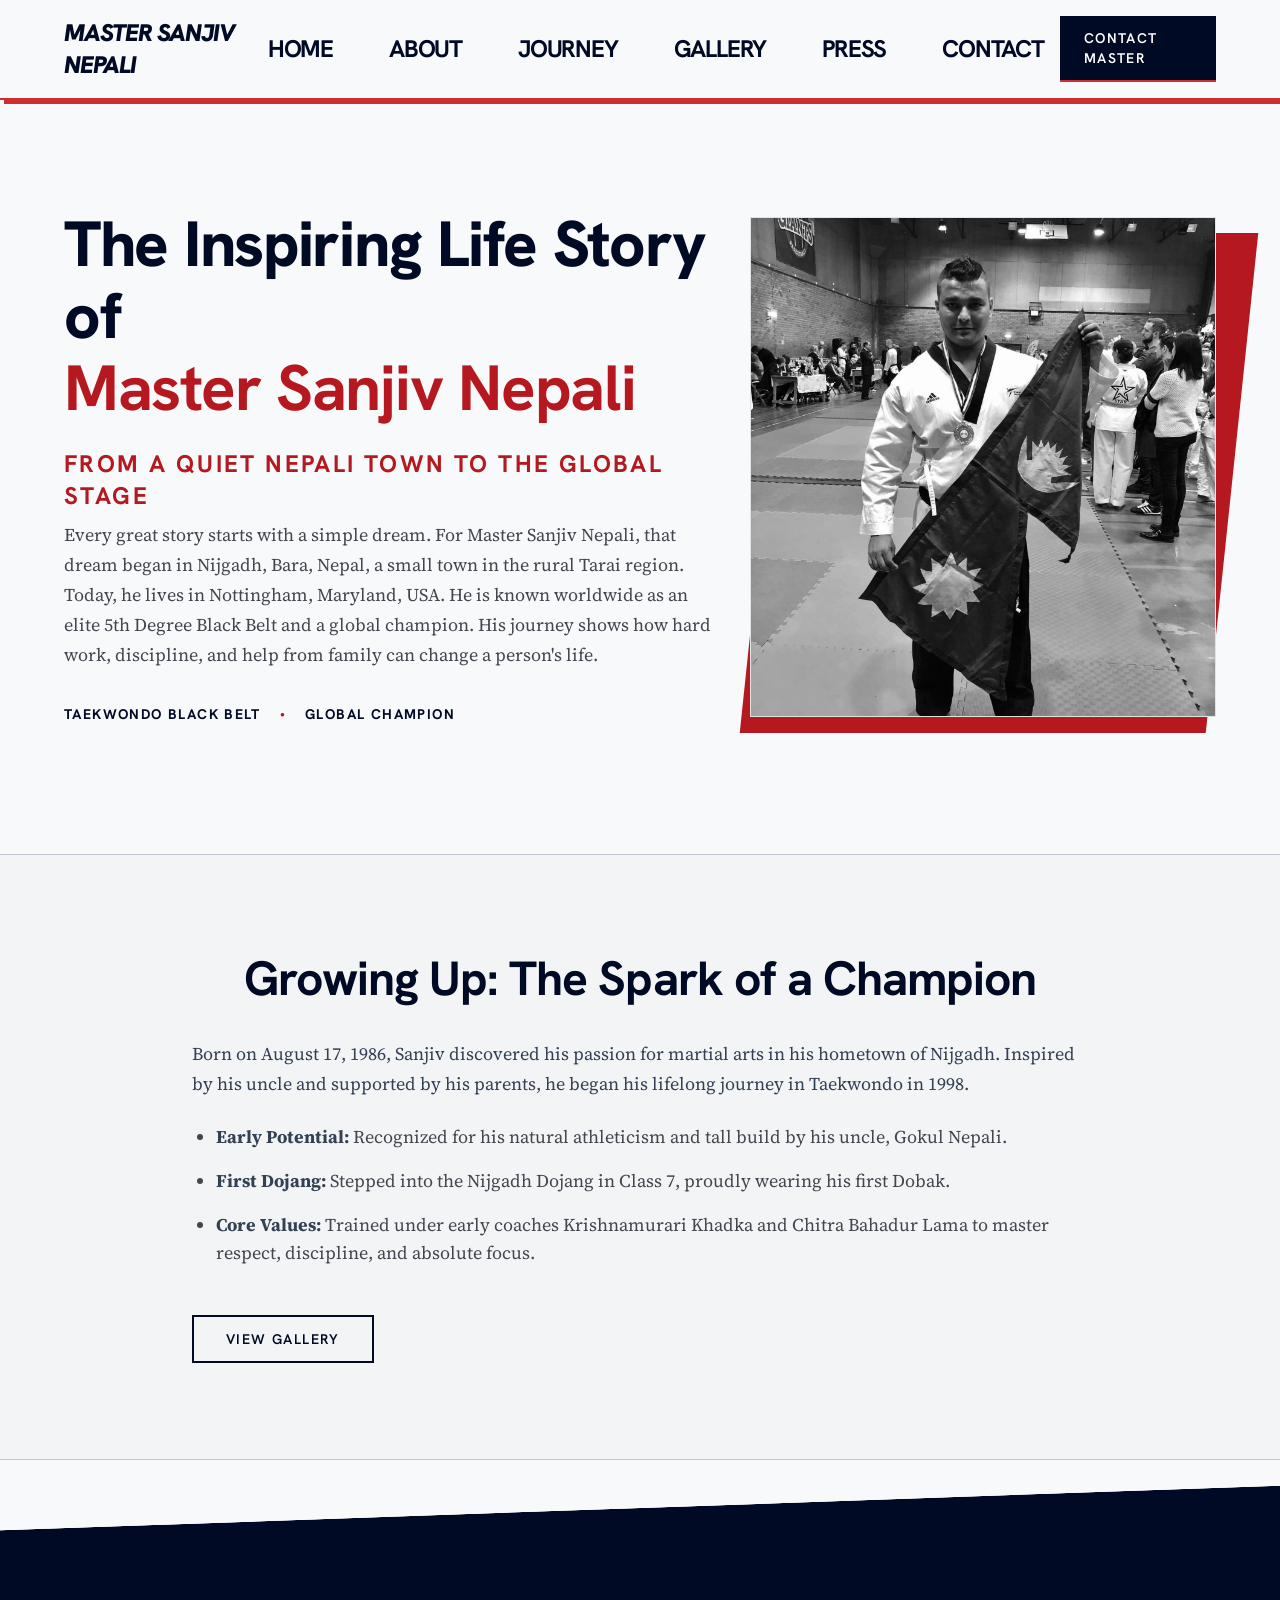
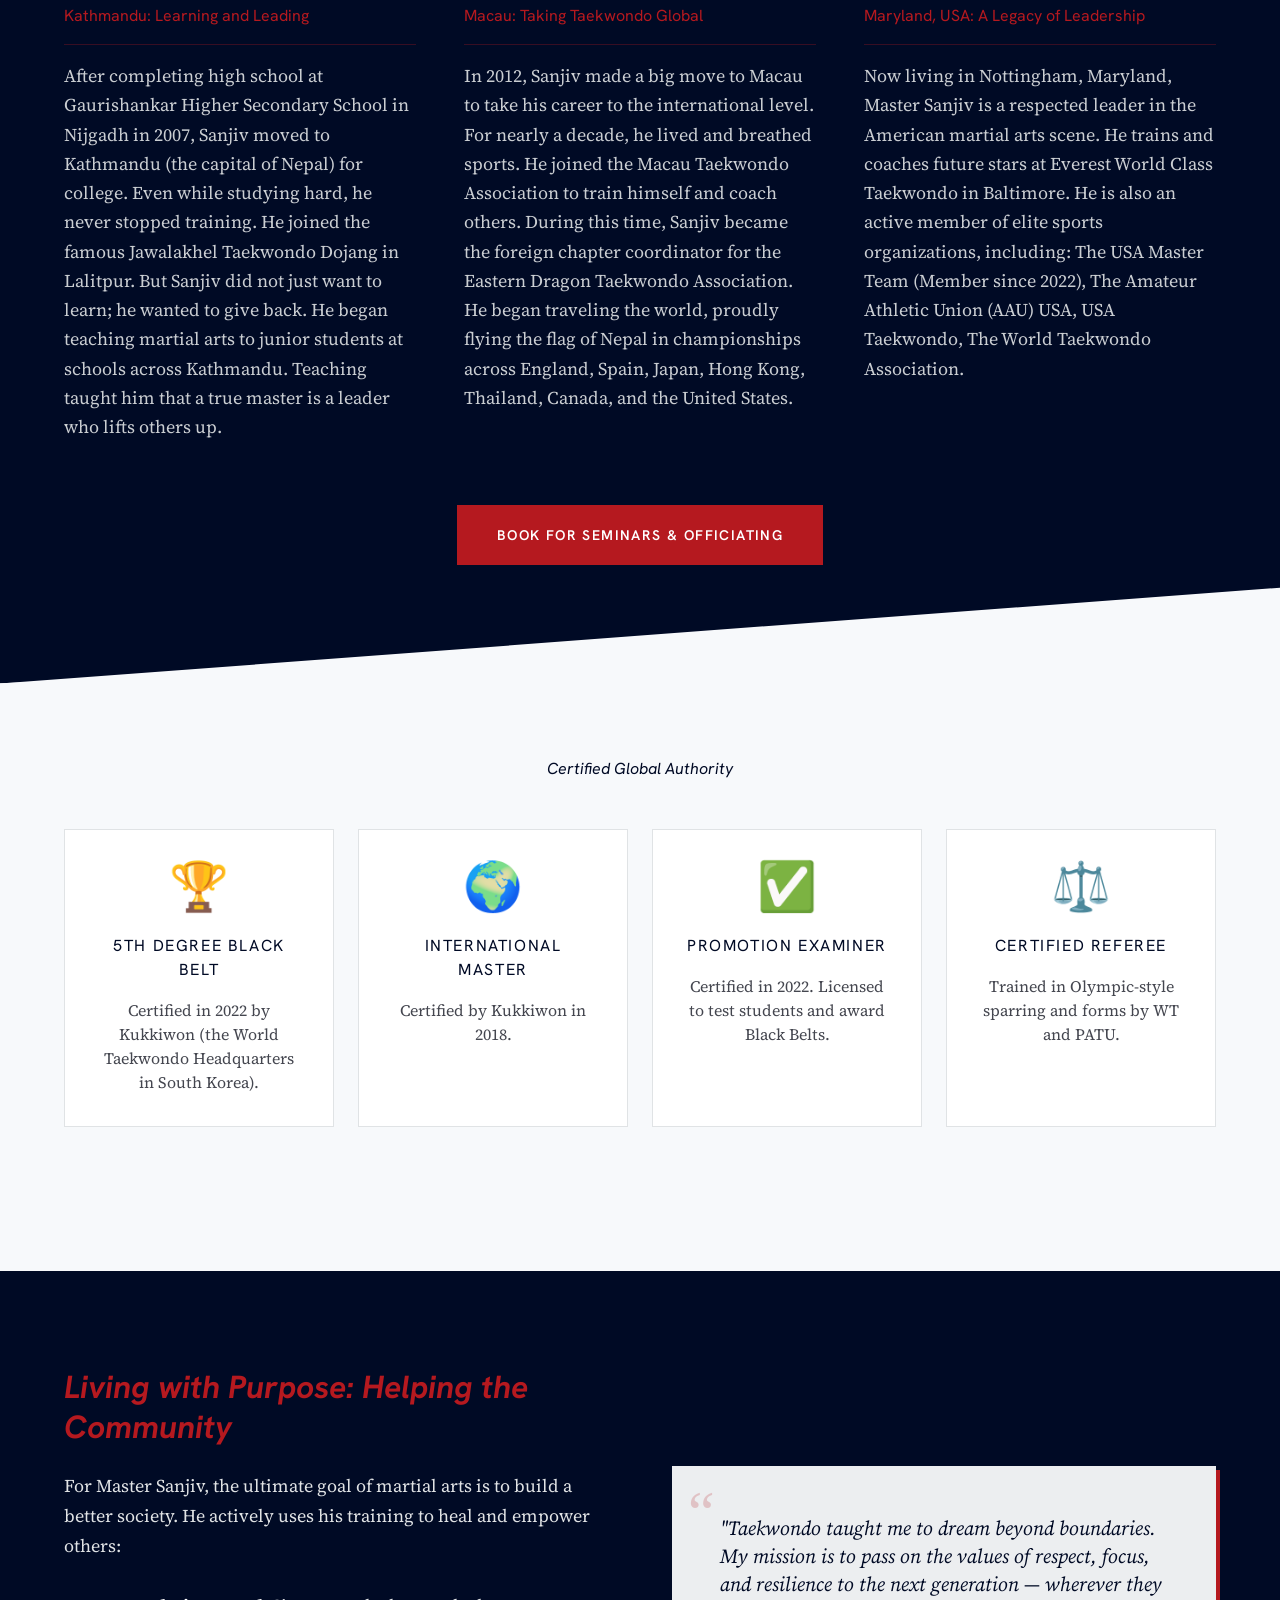
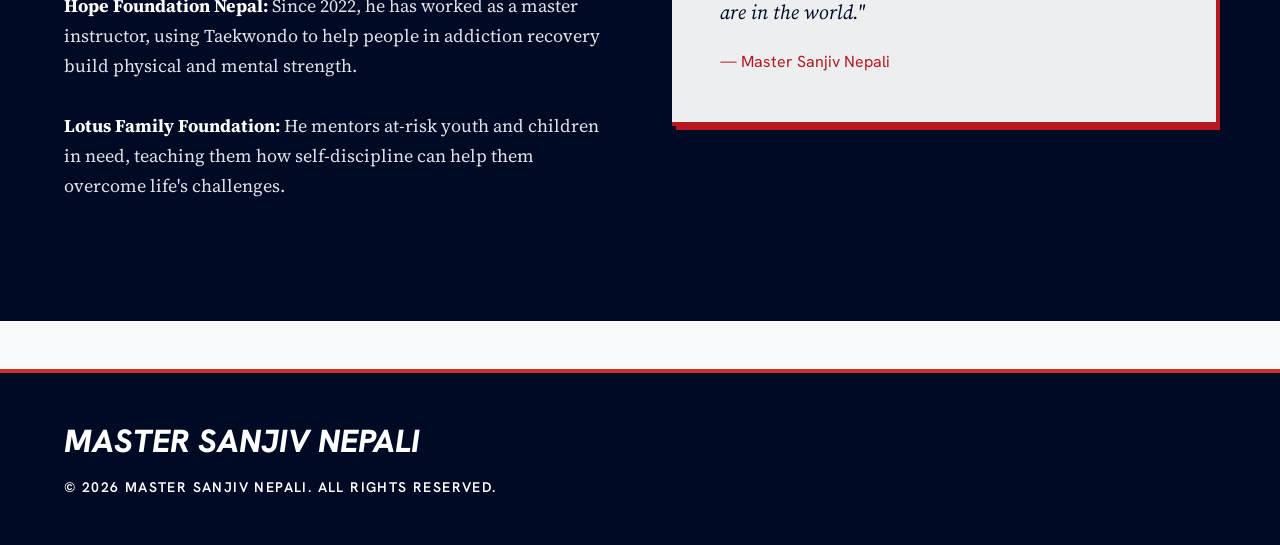
==== commit 15582fef: "Load Hanken Grotesk & Source Serif 4 fonts and fix biography bottom padding" ====
--- a/about/index.html
+++ b/about/index.html
@@ -11,6 +11,7 @@
     <!-- Fonts -->
     <link rel="preconnect" href="https://fonts.googleapis.com">
     <link rel="preconnect" href="https://fonts.gstatic.com" crossorigin>
+    <link href="https://fonts.googleapis.com/css2?family=Hanken+Grotesk:wght@600;700;800&family=Source+Serif+4:wght@400;600&display=swap" rel="stylesheet">
     <link href="https://fonts.googleapis.com/css2?family=Material+Symbols+Outlined:wght,FILL@100..700,0..1&display=swap" rel="stylesheet">
 
     <!-- CSS -->
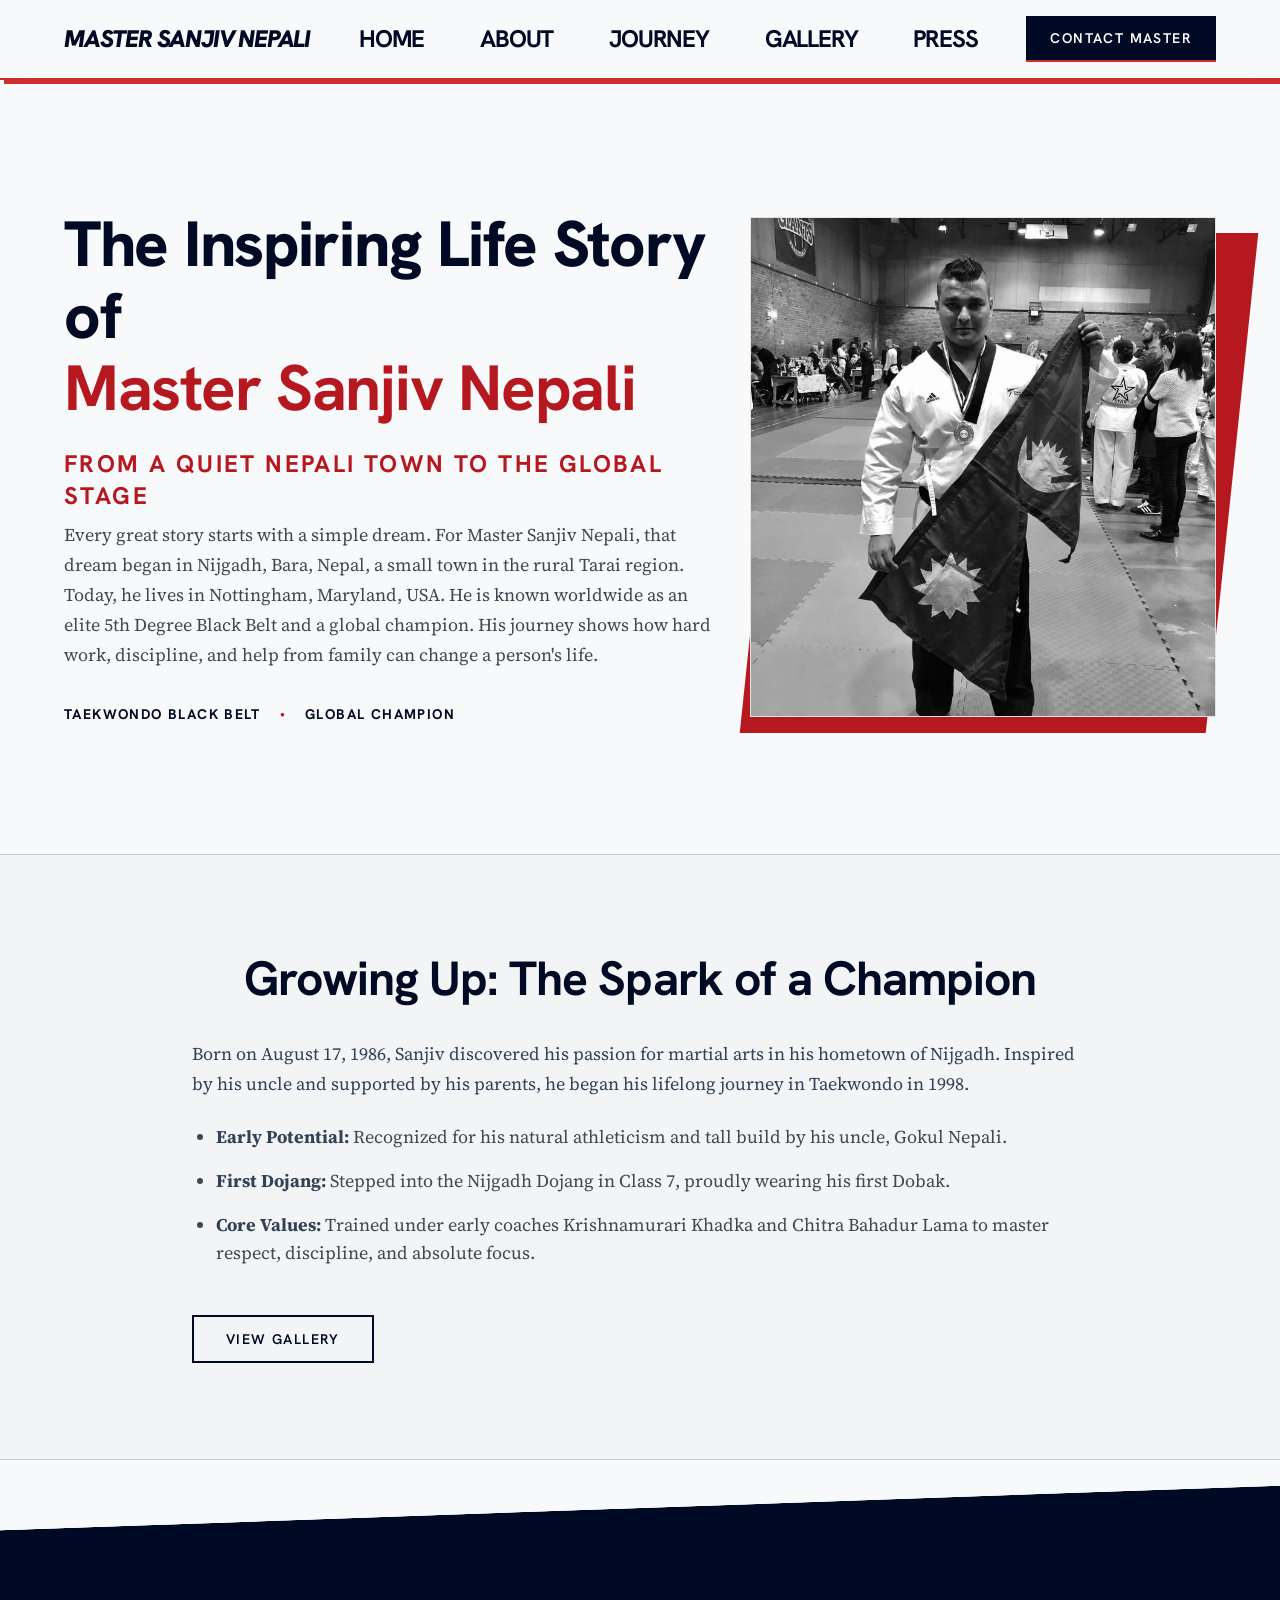
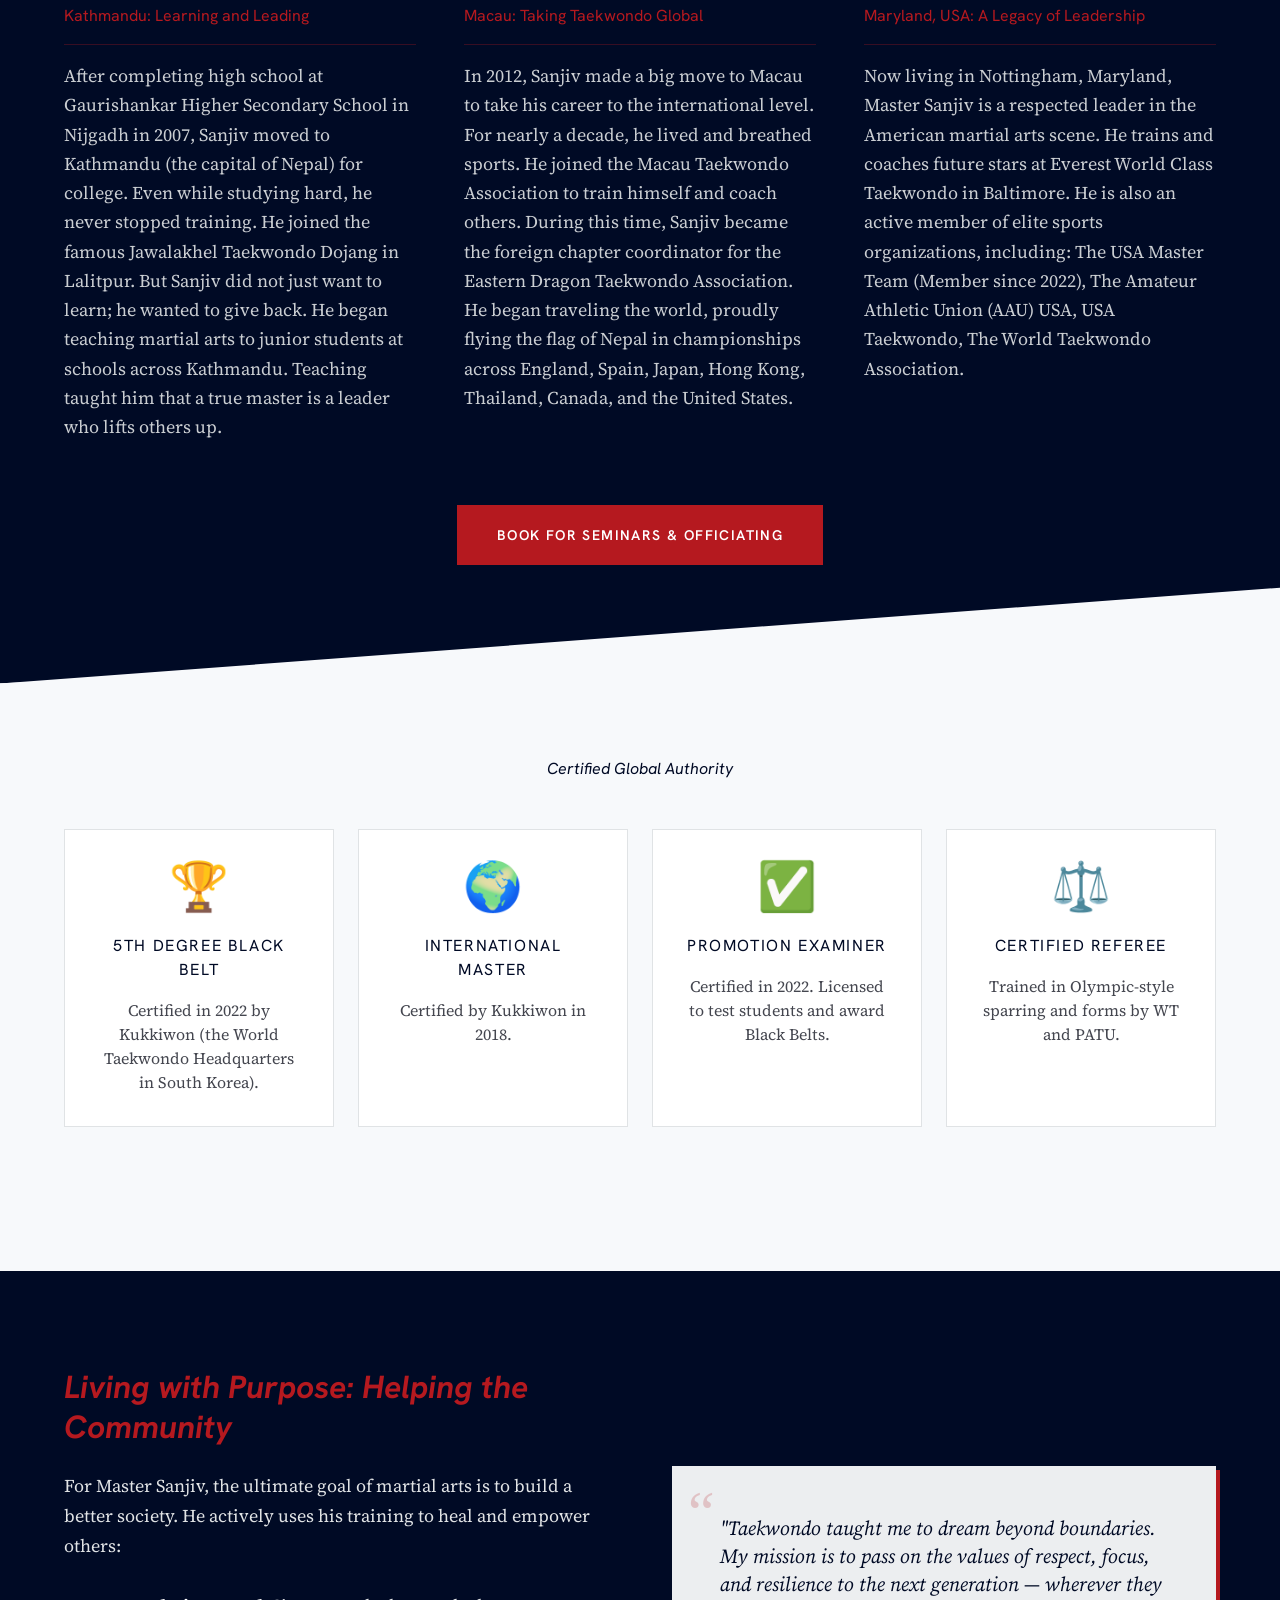
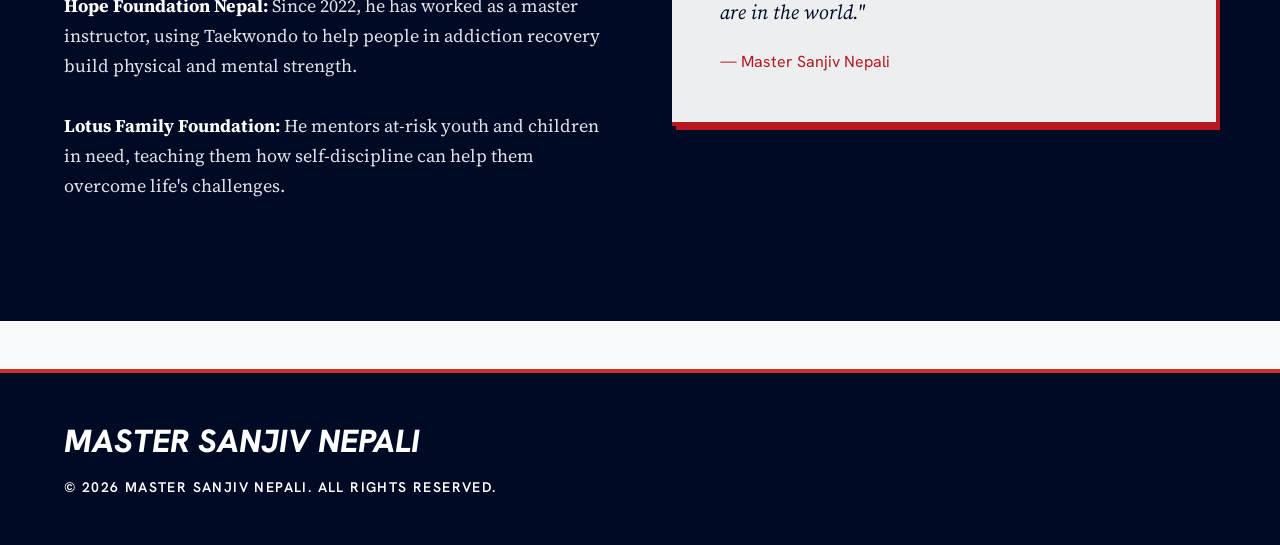
==== commit 938f8ea5: "Remove redundant Contact link from navbar and keep CONTACT MASTER CTA single-line" ====
--- a/about/index.html
+++ b/about/index.html
@@ -124,10 +124,9 @@
 <li class="menu-item menu-item-type-post_type menu-item-object-page menu-item-1593" id="menu-item-1593"><a class="text-primary dark:text-surface-variant hover:text-national-crimson transition-colors font-headline-sm text-headline-sm uppercase tracking-tighter hover:bg-primary hover:text-white dark:hover:bg-primary-fixed-dim transform hover:-translate-y-0.5 duration-75 px-4 py-2" href="/journey/">Journey</a></li>
 <li class="menu-item menu-item-type-post_type menu-item-object-page menu-item-1592" id="menu-item-1592"><a class="text-primary dark:text-surface-variant hover:text-national-crimson transition-colors font-headline-sm text-headline-sm uppercase tracking-tighter hover:bg-primary hover:text-white dark:hover:bg-primary-fixed-dim transform hover:-translate-y-0.5 duration-75 px-4 py-2" href="/gallery/">Gallery</a></li>
 <li class="menu-item menu-item-type-post_type menu-item-object-page menu-item-1594" id="menu-item-1594"><a class="text-primary dark:text-surface-variant hover:text-national-crimson transition-colors font-headline-sm text-headline-sm uppercase tracking-tighter hover:bg-primary hover:text-white dark:hover:bg-primary-fixed-dim transform hover:-translate-y-0.5 duration-75 px-4 py-2" href="/press/">Press</a></li>
-<li class="menu-item menu-item-type-post_type menu-item-object-page menu-item-1591" id="menu-item-1591"><a class="text-primary dark:text-surface-variant hover:text-national-crimson transition-colors font-headline-sm text-headline-sm uppercase tracking-tighter hover:bg-primary hover:text-white dark:hover:bg-primary-fixed-dim transform hover:-translate-y-0.5 duration-75 px-4 py-2" href="/contact/">Contact</a></li>
 </ul> </div>
 <!-- Trailing Action -->
-<a class="hidden md:flex items-center justify-center bg-primary text-white font-label-lg text-label-lg uppercase tracking-widest px-6 py-3 border-b-2 border-national-crimson hover:shadow-[4px_4px_0px_0px_rgba(207,46,46,1)] transition-all" href="/contact/">
+<a class="hidden md:flex items-center justify-center bg-primary text-white font-label-lg text-label-lg uppercase tracking-widest px-6 py-3 border-b-2 border-national-crimson hover:shadow-[4px_4px_0px_0px_rgba(207,46,46,1)] transition-all" href="/contact/" style="white-space: nowrap;">
             CONTACT MASTER
         </a>
 <!-- Mobile Menu Toggle -->
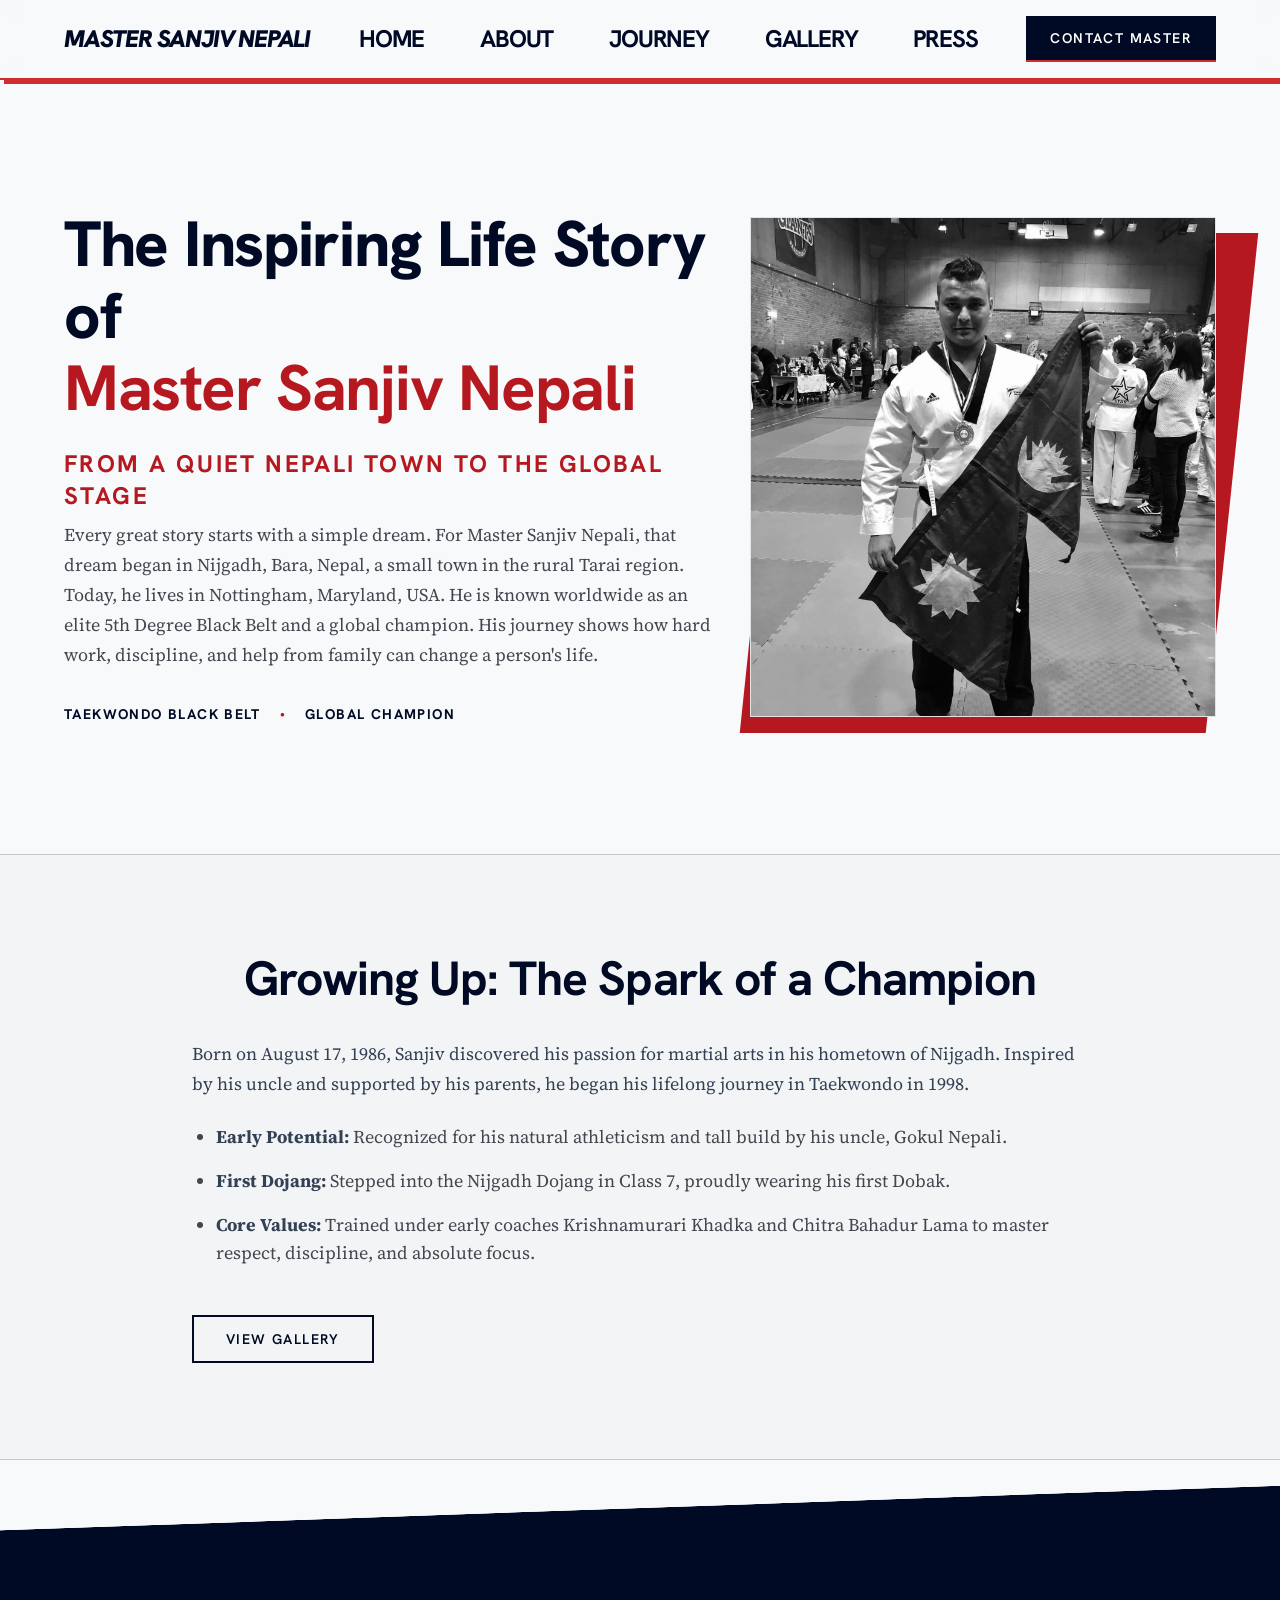
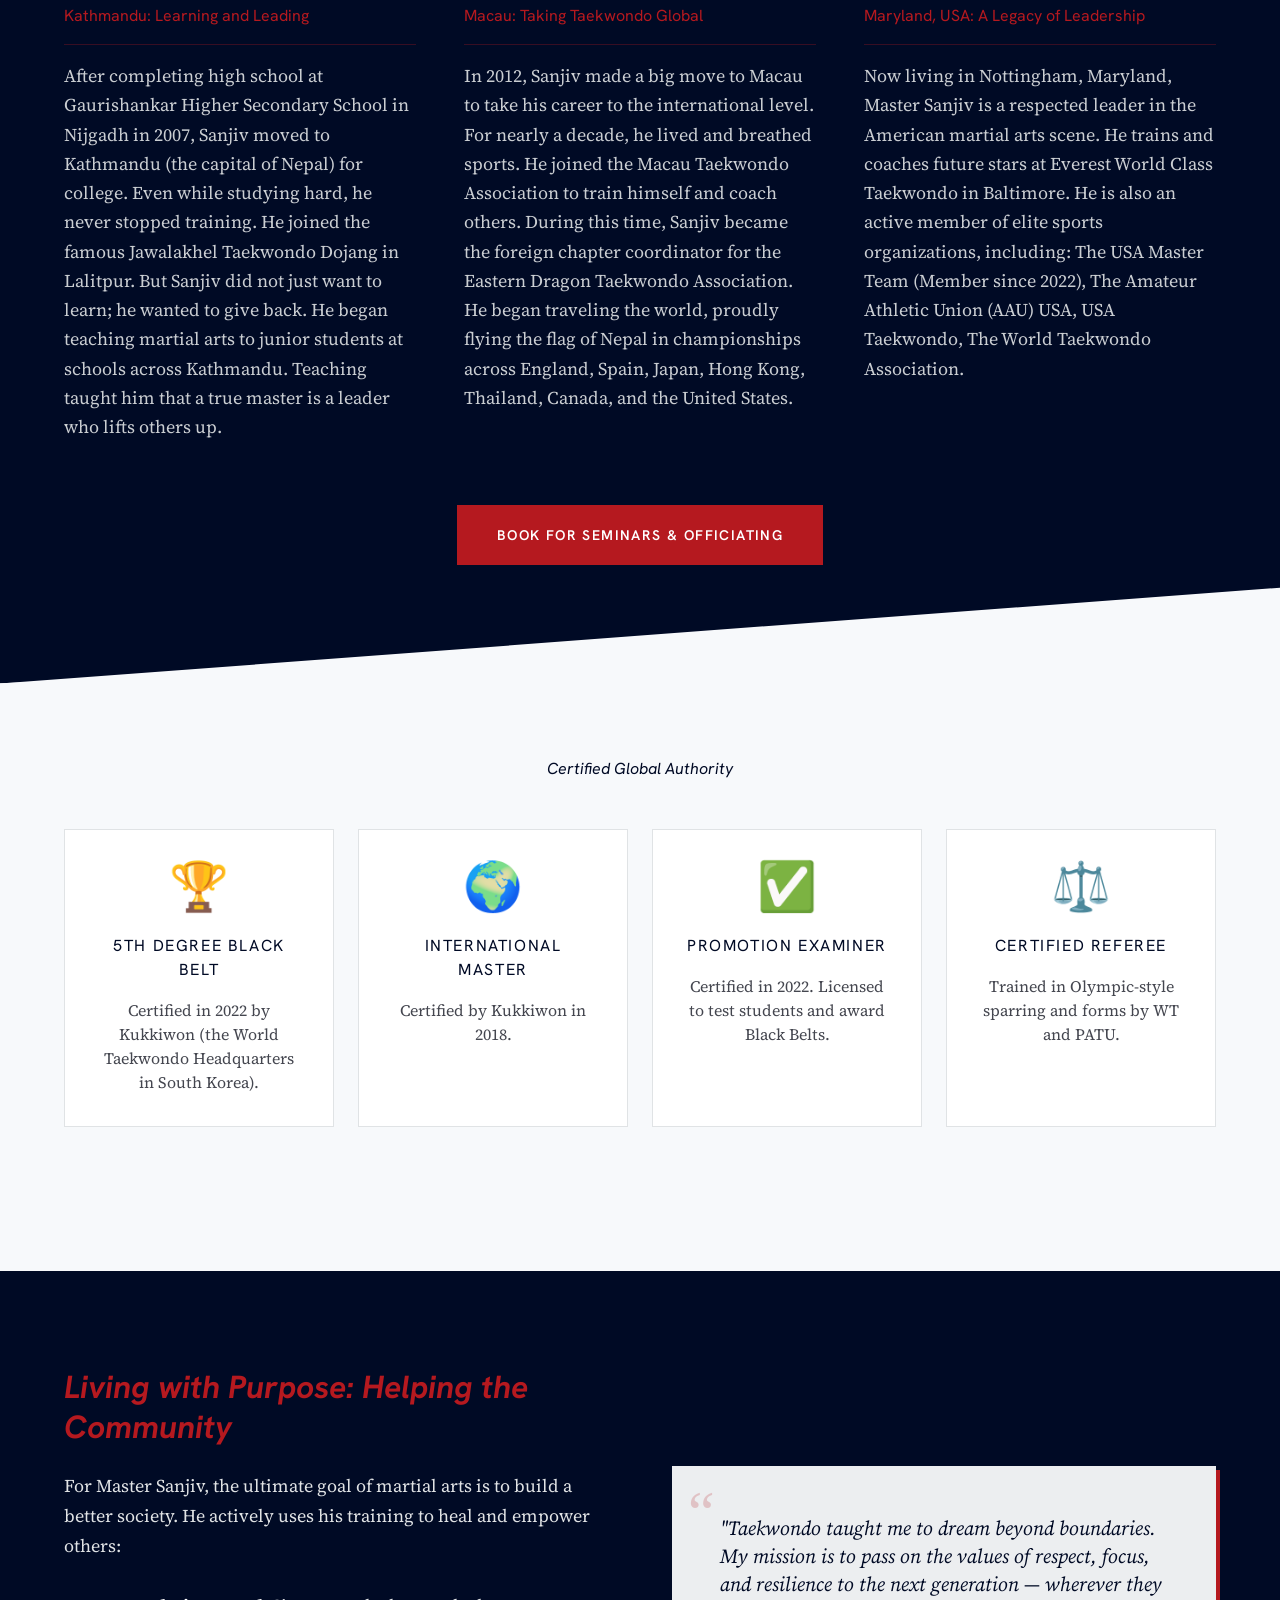
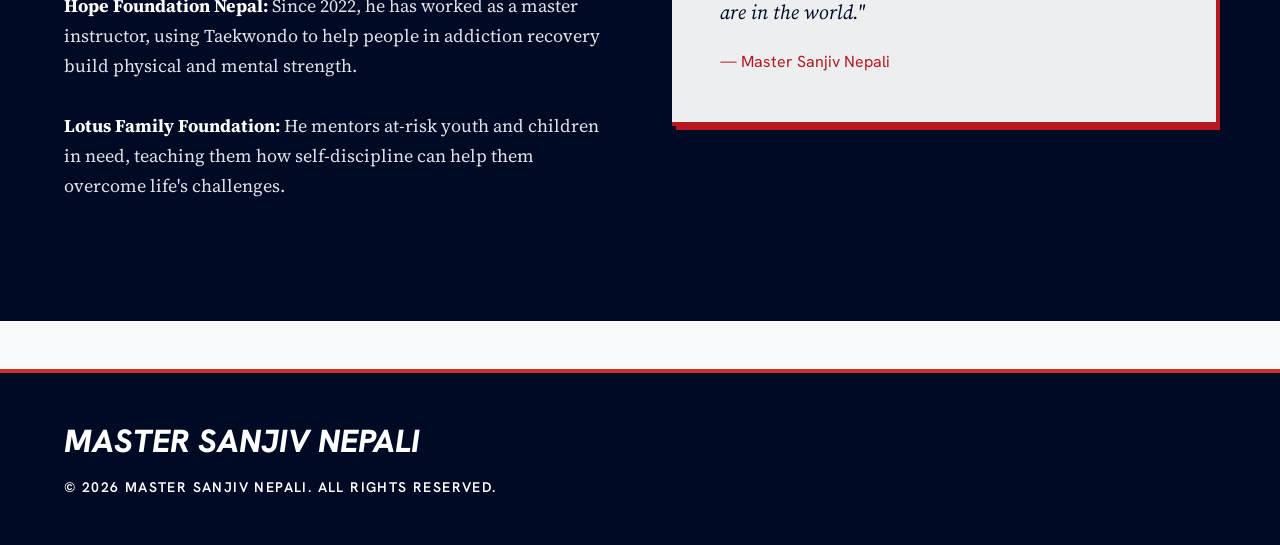
==== commit b8946a4b: "Add 7 new gallery photos as WebP and convert all site images to WebP" ====
--- a/about/index.html
+++ b/about/index.html
@@ -24,7 +24,7 @@
     <meta property="og:description" content="Learn about Master Sanjiv Nepali, international Taekwondo champion, 5th Dan Kukkiwon Black Belt, referee, and coach from Nijgadh, Nepal to the USA.">
     <meta property="og:url" content="https://sanjivnepali.com/about/">
     <meta property="og:site_name" content="Master Sanjiv Nepali">
-    <meta property="og:image" content="https://sanjivnepali.com/assets/uploads/MasterSanjiv-Nepali-2.png">
+    <meta property="og:image" content="https://sanjivnepali.com/assets/uploads/MasterSanjiv-Nepali-2.webp">
     <meta property="og:image:width" content="1200">
     <meta property="og:image:height" content="630">
     <meta property="og:image:alt" content="Master Sanjiv Nepali">
@@ -35,7 +35,7 @@
     <meta name="twitter:creator" content="@TheSanjivNepali">
     <meta name="twitter:title" content="About Master Sanjiv Nepali | 5th Dan Taekwondo Master">
     <meta name="twitter:description" content="Learn about Master Sanjiv Nepali, international Taekwondo champion, 5th Dan Kukkiwon Black Belt, referee, and coach from Nijgadh, Nepal to the USA.">
-    <meta name="twitter:image" content="https://sanjivnepali.com/assets/uploads/MasterSanjiv-Nepali-2.png">
+    <meta name="twitter:image" content="https://sanjivnepali.com/assets/uploads/MasterSanjiv-Nepali-2.webp">
 
     <!-- Structured Data (JSON-LD) -->
     <script type="application/ld+json">
@@ -61,7 +61,7 @@
         "https://en.wikipedia.org/wiki/Sanjiv_Nepali",
         "https://www.wikidata.org/wiki/Q111812837"
       ],
-      "image": "https://sanjivnepali.com/assets/uploads/MasterSanjiv-Nepali-2.png"
+      "image": "https://sanjivnepali.com/assets/uploads/MasterSanjiv-Nepali-2.webp"
     },
     {
       "@type": "WebSite",
@@ -119,11 +119,11 @@
         </a>
 <!-- Desktop Navigation -->
 <div class="hidden md:flex gap-gutter items-center">
-<ul class="flex items-center gap-gutter" id="menu-primary-menu"><li class="menu-item menu-item-type-post_type menu-item-object-page menu-item-home menu-item-1589" id="menu-item-1589"><a class="text-primary dark:text-surface-variant hover:text-national-crimson transition-colors font-headline-sm text-headline-sm uppercase tracking-tighter hover:bg-primary hover:text-white dark:hover:bg-primary-fixed-dim transform hover:-translate-y-0.5 duration-75 px-4 py-2" href="/">Home</a></li>
-<li class="menu-item menu-item-type-post_type menu-item-object-page current-menu-item page_item page-item-1530 current_page_item menu-item-1590" id="menu-item-1590"><a aria-current="page" class="text-primary dark:text-surface-variant hover:text-national-crimson transition-colors font-headline-sm text-headline-sm uppercase tracking-tighter hover:bg-primary hover:text-white dark:hover:bg-primary-fixed-dim transform hover:-translate-y-0.5 duration-75 px-4 py-2" href="/about/">About</a></li>
-<li class="menu-item menu-item-type-post_type menu-item-object-page menu-item-1593" id="menu-item-1593"><a class="text-primary dark:text-surface-variant hover:text-national-crimson transition-colors font-headline-sm text-headline-sm uppercase tracking-tighter hover:bg-primary hover:text-white dark:hover:bg-primary-fixed-dim transform hover:-translate-y-0.5 duration-75 px-4 py-2" href="/journey/">Journey</a></li>
-<li class="menu-item menu-item-type-post_type menu-item-object-page menu-item-1592" id="menu-item-1592"><a class="text-primary dark:text-surface-variant hover:text-national-crimson transition-colors font-headline-sm text-headline-sm uppercase tracking-tighter hover:bg-primary hover:text-white dark:hover:bg-primary-fixed-dim transform hover:-translate-y-0.5 duration-75 px-4 py-2" href="/gallery/">Gallery</a></li>
-<li class="menu-item menu-item-type-post_type menu-item-object-page menu-item-1594" id="menu-item-1594"><a class="text-primary dark:text-surface-variant hover:text-national-crimson transition-colors font-headline-sm text-headline-sm uppercase tracking-tighter hover:bg-primary hover:text-white dark:hover:bg-primary-fixed-dim transform hover:-translate-y-0.5 duration-75 px-4 py-2" href="/press/">Press</a></li>
+<ul class="flex items-center gap-gutter" id="menu-primary-menu"><li><a class="text-primary dark:text-surface-variant hover:text-national-crimson transition-colors font-headline-sm text-headline-sm uppercase tracking-tighter hover:bg-primary hover:text-white dark:hover:bg-primary-fixed-dim transform hover:-translate-y-0.5 duration-75 px-4 py-2" href="/">Home</a></li>
+<li><a aria-current="page" class="text-primary dark:text-surface-variant hover:text-national-crimson transition-colors font-headline-sm text-headline-sm uppercase tracking-tighter hover:bg-primary hover:text-white dark:hover:bg-primary-fixed-dim transform hover:-translate-y-0.5 duration-75 px-4 py-2" href="/about/">About</a></li>
+<li><a class="text-primary dark:text-surface-variant hover:text-national-crimson transition-colors font-headline-sm text-headline-sm uppercase tracking-tighter hover:bg-primary hover:text-white dark:hover:bg-primary-fixed-dim transform hover:-translate-y-0.5 duration-75 px-4 py-2" href="/journey/">Journey</a></li>
+<li><a class="text-primary dark:text-surface-variant hover:text-national-crimson transition-colors font-headline-sm text-headline-sm uppercase tracking-tighter hover:bg-primary hover:text-white dark:hover:bg-primary-fixed-dim transform hover:-translate-y-0.5 duration-75 px-4 py-2" href="/gallery/">Gallery</a></li>
+<li><a class="text-primary dark:text-surface-variant hover:text-national-crimson transition-colors font-headline-sm text-headline-sm uppercase tracking-tighter hover:bg-primary hover:text-white dark:hover:bg-primary-fixed-dim transform hover:-translate-y-0.5 duration-75 px-4 py-2" href="/press/">Press</a></li>
 </ul> </div>
 <!-- Trailing Action -->
 <a class="hidden md:flex items-center justify-center bg-primary text-white font-label-lg text-label-lg uppercase tracking-widest px-6 py-3 border-b-2 border-national-crimson hover:shadow-[4px_4px_0px_0px_rgba(207,46,46,1)] transition-all" href="/contact/" style="white-space: nowrap;">
@@ -159,7 +159,7 @@
 </div>
 <div class="md:col-span-5 relative mt-12 md:mt-0">
 <div class="absolute inset-0 bg-secondary transform skew-x-[-6deg] translate-x-4 translate-y-4"></div>
-<img alt="Master Sanjiv Nepali" class="relative z-10 w-full h-[500px] object-cover grayscale hover:grayscale-0 transition-all duration-500 border border-surface-variant" src="/assets/uploads/sanjiv47.jpg"/>
+<img alt="Master Sanjiv Nepali" class="relative z-10 w-full h-[500px] object-cover grayscale hover:grayscale-0 transition-all duration-500 border border-surface-variant" src="/assets/uploads/sanjiv47.webp"/>
 </div>
 </div>
 </section>
@@ -262,16 +262,7 @@
 </div>
 <div class="flex flex-wrap justify-center gap-6">
 </div>
-</footer><script type="speculationrules">
-{"prefetch":[{"source":"document","where":{"and":[{"href_matches":"/*"},{"not":{"href_matches":["/wp-*.php","/wp-admin/*","/wp-content/uploads/*","/wp-content/*","/wp-content/plugins/*","/wp-content/themes/master-sanjiv-theme/*","/*\\?(.+)"]}},{"not":{"selector_matches":"a[rel~=\"nofollow\"]"}},{"not":{"selector_matches":".no-prefetch, .no-prefetch a"}}]},"eagerness":"conservative"}]}
-</script><script id="wp-emoji-settings" type="application/json">
-{"baseUrl":"https://s.w.org/images/core/emoji/17.0.2/72x72/","ext":".png","svgUrl":"https://s.w.org/images/core/emoji/17.0.2/svg/","svgExt":".svg","source":{"concatemoji":"https://sanjivnepali.com/wp-includes/js/wp-emoji-release.min.js?ver=7.1.5"}}
-</script><script type="module">
-/*! This file is auto-generated */
-var e="script#wp-emoji-settings",t=document.querySelector(e);if(!(t instanceof HTMLScriptElement))throw new Error("Element missing: "+e);const r=JSON.parse(t.text),s=(window._wpemojiSettings=r,"wpEmojiSettingsSupports"),o=["flag","emoji"];function i(e){try{var t={supportTests:e,timestamp:(new Date).valueOf()};sessionStorage.setItem(s,JSON.stringify(t))}catch(e){}}function c(e,t,n){e.clearRect(0,0,e.canvas.width,e.canvas.height),e.fillText(t,0,0);t=new Uint32Array(e.getImageData(0,0,e.canvas.width,e.canvas.height).data);e.clearRect(0,0,e.canvas.width,e.canvas.height),e.fillText(n,0,0);const r=new Uint32Array(e.getImageData(0,0,e.canvas.width,e.canvas.height).data);return t.every((e,t)=>e===r[t])}function p(e,t){e.clearRect(0,0,e.canvas.width,e.canvas.height),e.fillText(t,0,0);var n=e.getImageData(16,16,1,1);for(let e=0;e<n.data.length;e++)if(0!==n.data[e])return!1;return!0}function u(e,t,n,r){switch(t){case"flag":return n(e,"\ud83c\udff3\ufe0f\u200d\u26a7\ufe0f","\ud83c\udff3\ufe0f\u200b\u26a7\ufe0f")?!1:!n(e,"\ud83c\udde8\ud83c\uddf6","\ud83c\udde8\u200b\ud83c\uddf6")&&!n(e,"\ud83c\udff4\udb40\udc67\udb40\udc62\udb40\udc65\udb40\udc6e\udb40\udc67\udb40\udc7f","\ud83c\udff4\u200b\udb40\udc67\u200b\udb40\udc62\u200b\udb40\udc65\u200b\udb40\udc6e\u200b\udb40\udc67\u200b\udb40\udc7f");case"emoji":return!r(e,"\ud83e\u1fac8")}return!1}function f(e,t,n,r){let a;const s=(a="undefined"!=typeof WorkerGlobalScope&&self instanceof WorkerGlobalScope?new OffscreenCanvas(300,150):document.createElement("canvas")).getContext("2d",{willReadFrequently:!0}),o=(s.textBaseline="top",s.font="600 32px Arial",{});return e.forEach(e=>{o[e]=t(s,e,n,r)}),o}function a(e){var t=document.createElement("script");t.src=e,t.defer=!0,document.head.appendChild(t)}r.supports={everything:!0,everythingExceptFlag:!0},new Promise(t=>{let n=function(){try{var e=JSON.parse(sessionStorage.getItem(s));if("object"==typeof e&&"number"==typeof e.timestamp&&(new Date).valueOf()<e.timestamp+604800&&"object"==typeof e.supportTests)return e.supportTests}catch(e){}return null}();if(!n){if("undefined"!=typeof Worker&&"undefined"!=typeof OffscreenCanvas&&"undefined"!=typeof URL&&URL.createObjectURL&&"undefined"!=typeof Blob)try{var e="postMessage("+f.toString()+"("+[JSON.stringify(o),u.toString(),c.toString(),p.toString()].join(",")+"));",r=new Blob([e],{type:"text/javascript"});const a=new Worker(URL.createObjectURL(r),{name:"wpTestEmojiSupports"});return void(a.onmessage=e=>{i(n=e.data),a.terminate(),t(n)})}catch(e){}i(n=f(o,u,c,p))}t(n)}).then(e=>{for(const n in e)r.supports[n]=e[n],r.supports.everything=r.supports.everything&&r.supports[n],"flag"!==n&&(r.supports.everythingExceptFlag=r.supports.everythingExceptFlag&&r.supports[n]);var t;r.supports.everythingExceptFlag=r.supports.everythingExceptFlag&&!r.supports.flag,r.supports.everything||((t=r.source||{}).concatemoji?a(t.concatemoji):t.wpemoji&&t.twemoji&&(a(t.twemoji),a(t.wpemoji)))});
-//# sourceURL=https://sanjivnepali.com/wp-includes/js/wp-emoji-loader.min.js
-</script>
-
-    <script src="/assets/js/main.js"></script>
+</footer>
+<script src="/assets/js/main.js"></script>
 </body>
 </html>
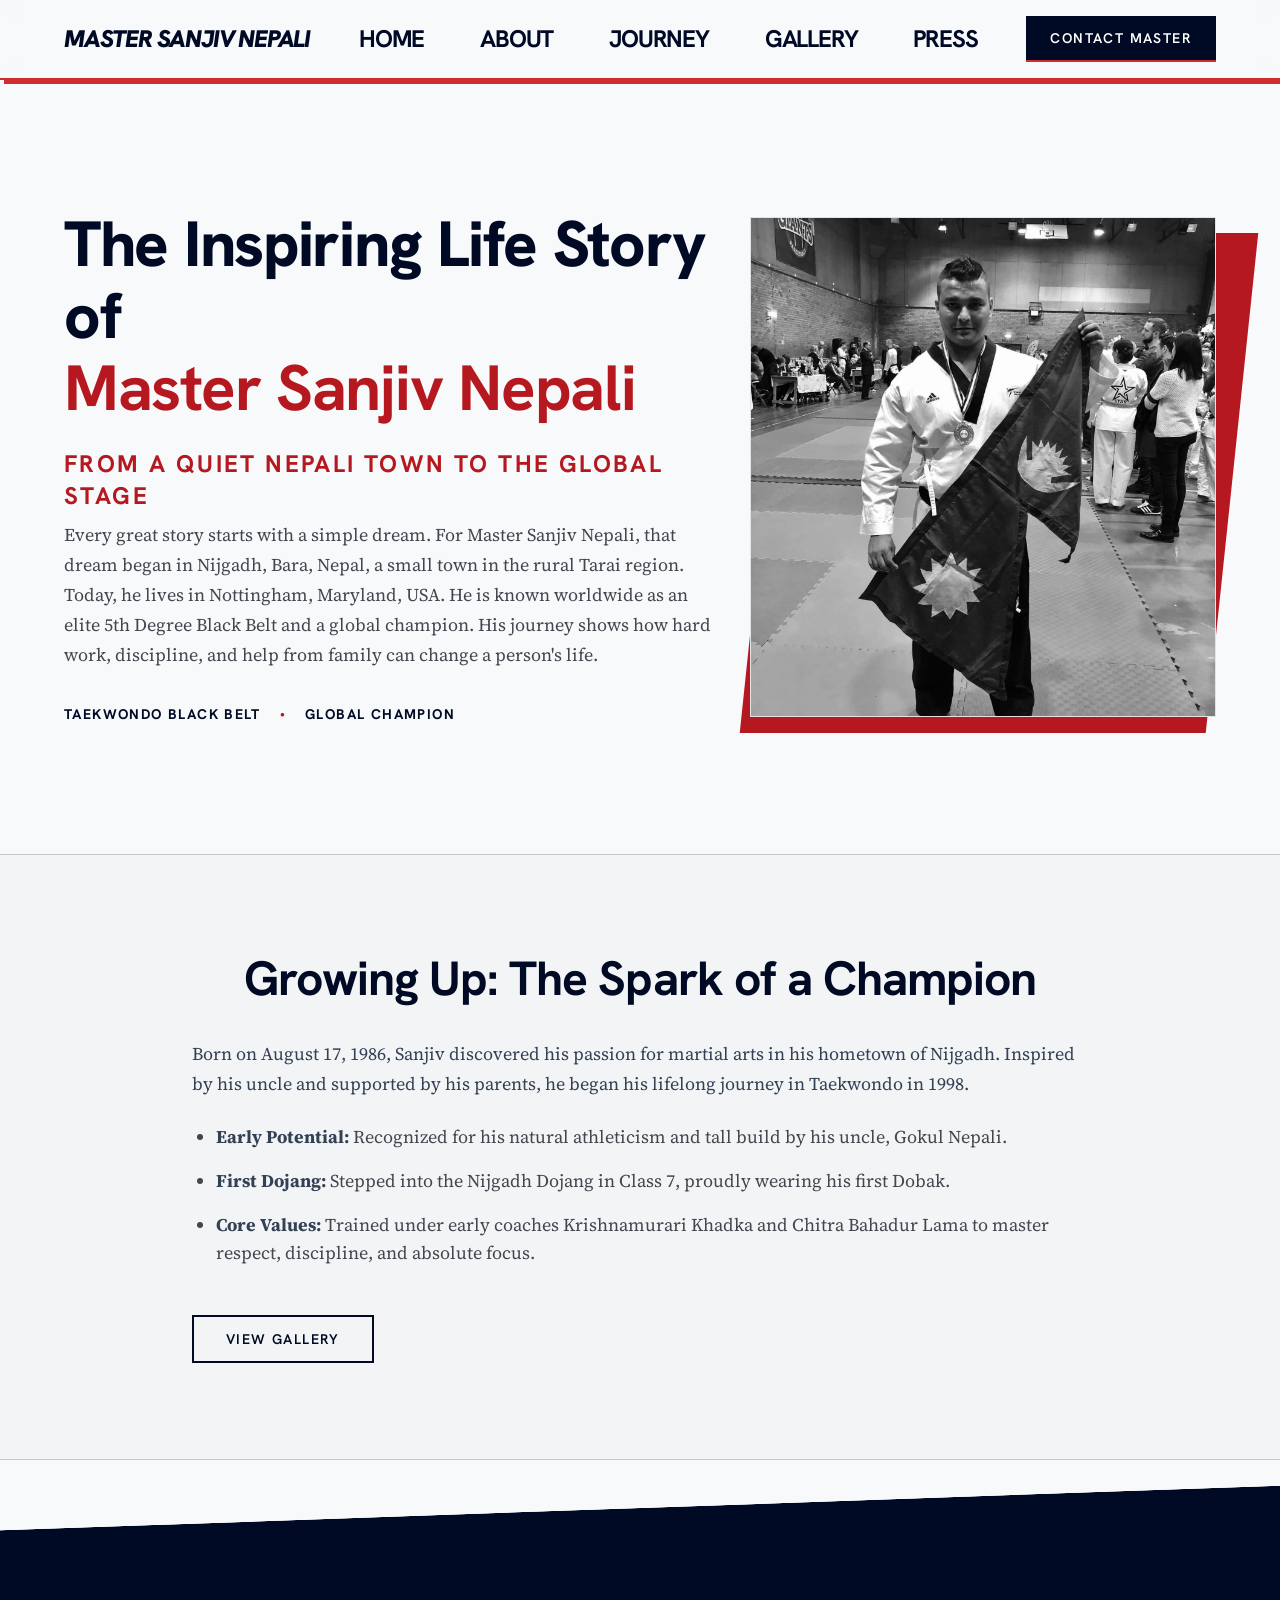
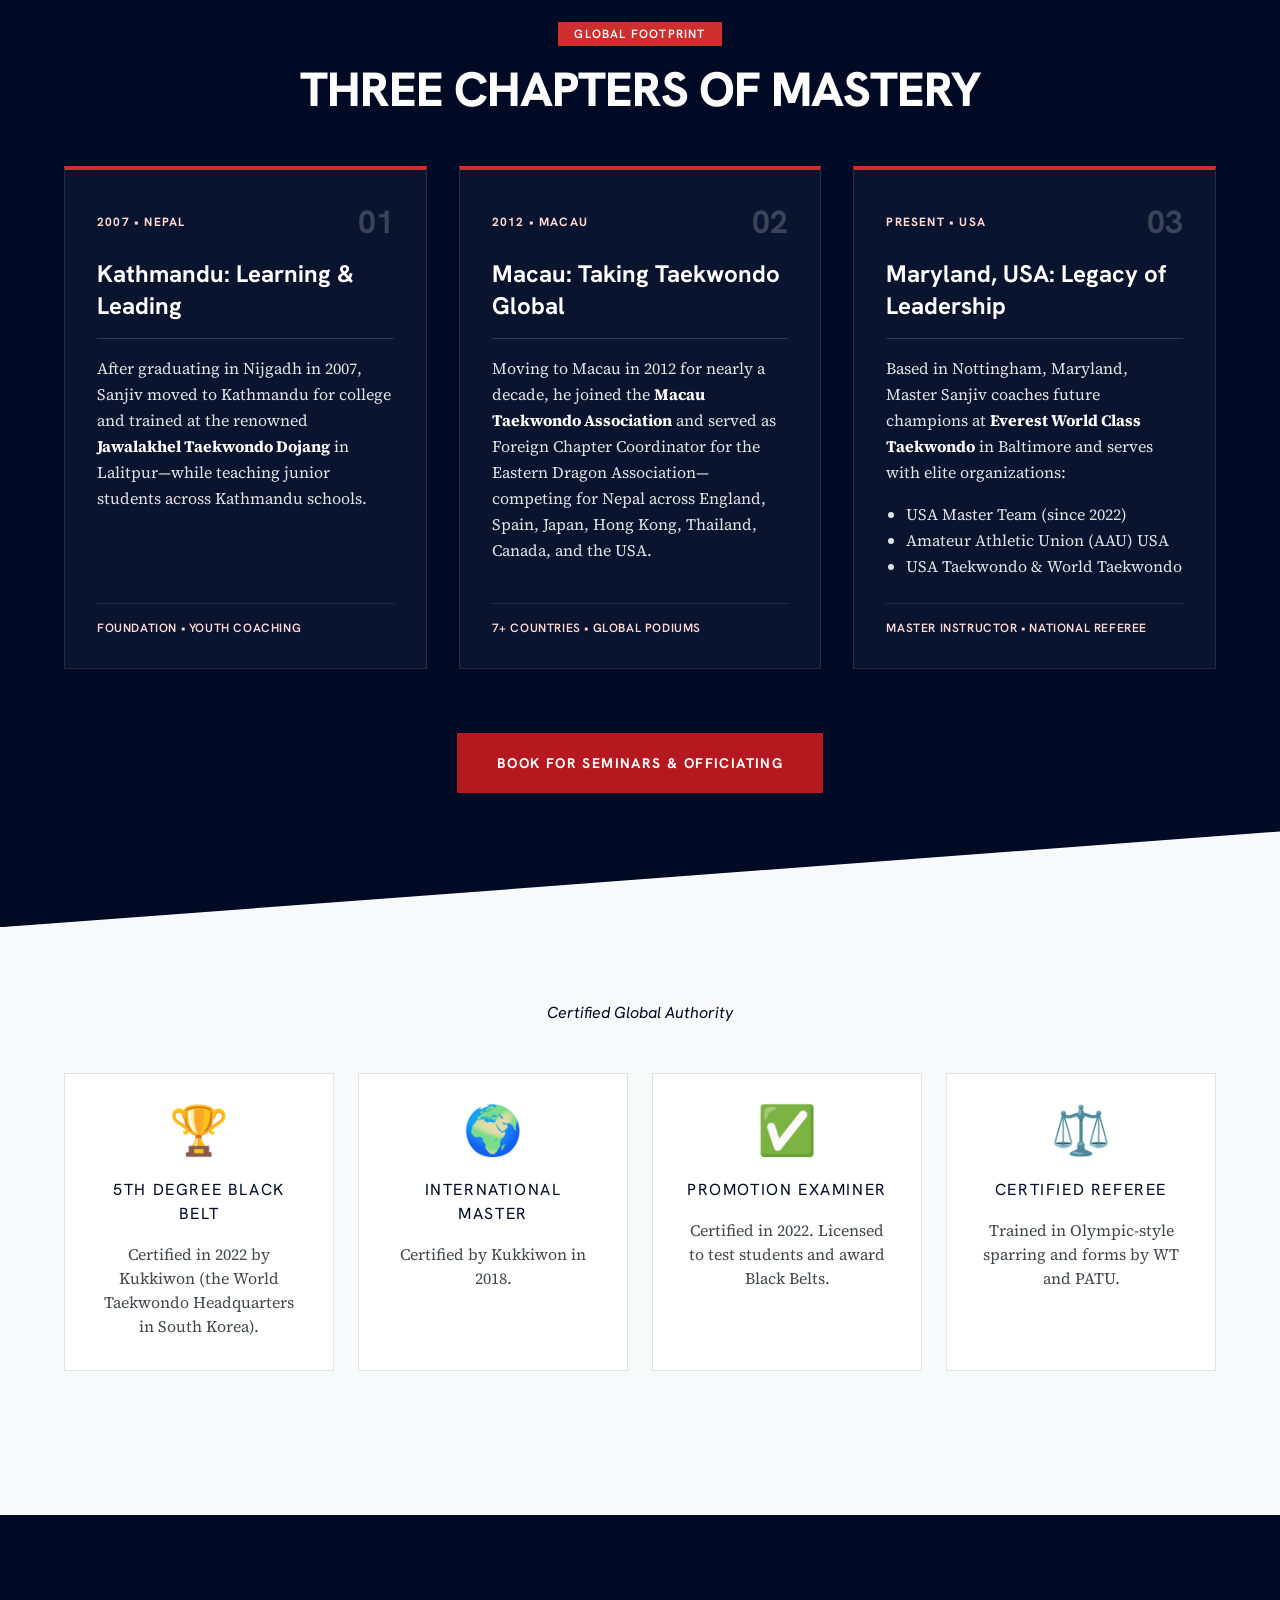
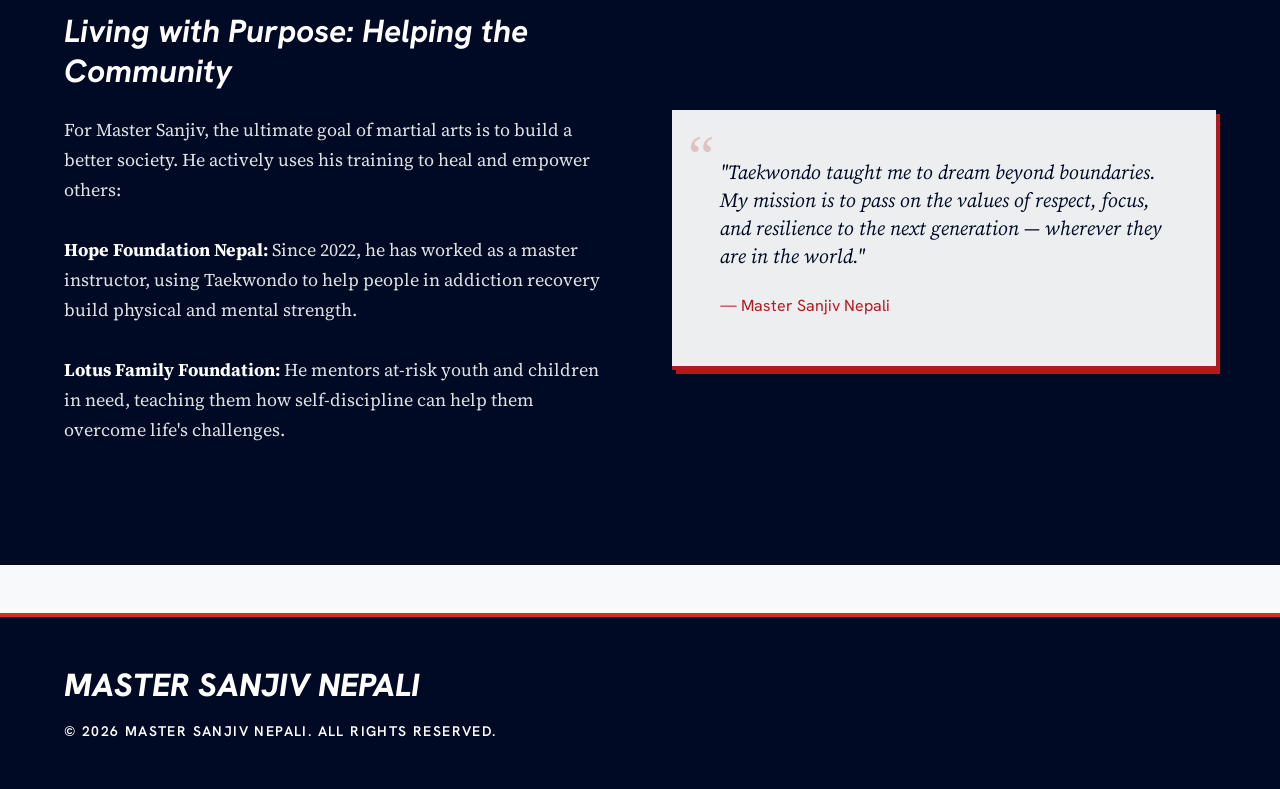
==== commit 03e615c9: "Redesign About 3-column journey section with structured chapter cards and high-contrast headings" ====
--- a/about/index.html
+++ b/about/index.html
@@ -181,27 +181,63 @@
 </div>
 </section>
 <!-- Journey Sections -->
-<section class="relative py-24 bg-primary text-white clip-path-slant-top clip-path-slant-bottom kinetic-shift mt-12">
+<section class="relative py-24 bg-primary text-white clip-path-slant-top clip-path-slant-bottom kinetic-shift mt-12" style="padding-top: 7rem; padding-bottom: 7rem;">
 <div class="kinetic-unshift px-margin-mobile md:px-margin-desktop max-w-container-max mx-auto">
-<div class="grid md:grid-cols-3 gap-12">
+<div class="text-center mb-12">
+<span class="inline-block bg-national-crimson text-white font-label-sm text-label-sm uppercase tracking-widest px-4 py-1 mb-4">Global Footprint</span>
+<h2 class="font-headline-lg-mobile md:font-headline-lg text-headline-lg-mobile md:text-headline-lg text-white uppercase">Three Chapters of Mastery</h2>
+</div>
+<div class="grid md:grid-cols-3 gap-8">
 <!-- Kathmandu -->
-<div class="space-y-4">
-<h3 class="font-headline-md text-secondary border-b border-secondary/30 pb-4">Kathmandu: Learning and Leading</h3>
-<p class="font-body-lg text-lg leading-relaxed text-surface-variant/90">After completing high school at Gaurishankar Higher Secondary School in Nijgadh in 2007, Sanjiv moved to Kathmandu (the capital of Nepal) for college. Even while studying hard, he never stopped training. He joined the famous Jawalakhel Taekwondo Dojang in Lalitpur. But Sanjiv did not just want to learn; he wanted to give back. He began teaching martial arts to junior students at schools across Kathmandu. Teaching taught him that a true master is a leader who lifts others up.</p>
+<div class="p-8 border-t-4 border-national-crimson flex flex-col justify-between" style="background: rgba(255, 255, 255, 0.04); border-left: 1px solid rgba(255,255,255,0.1); border-right: 1px solid rgba(255,255,255,0.1); border-bottom: 1px solid rgba(255,255,255,0.1);">
+<div>
+<div class="flex items-center justify-between mb-4">
+<span class="font-label-sm text-label-sm uppercase tracking-widest text-secondary-fixed font-bold">2007 &bull; Nepal</span>
+<span class="font-headline-md text-headline-md text-white" style="opacity: 0.2;">01</span>
+</div>
+<h3 class="font-headline-sm text-headline-sm text-white font-bold mb-4 pb-4" style="border-bottom: 1px solid rgba(255,255,255,0.15);">Kathmandu: Learning &amp; Leading</h3>
+<p class="font-body-md text-body-md text-surface-variant leading-relaxed mb-6">After graduating in Nijgadh in 2007, Sanjiv moved to Kathmandu for college and trained at the renowned <strong class="text-white">Jawalakhel Taekwondo Dojang</strong> in Lalitpur—while teaching junior students across Kathmandu schools.</p>
+</div>
+<div class="pt-4 font-label-sm text-label-sm uppercase tracking-wider text-secondary-fixed" style="border-top: 1px solid rgba(255,255,255,0.1);">
+Foundation &bull; Youth Coaching
+</div>
 </div>
 <!-- Macau -->
-<div class="space-y-4">
-<h3 class="font-headline-md text-secondary border-b border-secondary/30 pb-4">Macau: Taking Taekwondo Global</h3>
-<p class="font-body-lg text-lg leading-relaxed text-surface-variant/90">In 2012, Sanjiv made a big move to Macau to take his career to the international level. For nearly a decade, he lived and breathed sports. He joined the Macau Taekwondo Association to train himself and coach others. During this time, Sanjiv became the foreign chapter coordinator for the Eastern Dragon Taekwondo Association. He began traveling the world, proudly flying the flag of Nepal in championships across England, Spain, Japan, Hong Kong, Thailand, Canada, and the United States.</p>
+<div class="p-8 border-t-4 border-national-crimson flex flex-col justify-between" style="background: rgba(255, 255, 255, 0.04); border-left: 1px solid rgba(255,255,255,0.1); border-right: 1px solid rgba(255,255,255,0.1); border-bottom: 1px solid rgba(255,255,255,0.1);">
+<div>
+<div class="flex items-center justify-between mb-4">
+<span class="font-label-sm text-label-sm uppercase tracking-widest text-secondary-fixed font-bold">2012 &bull; Macau</span>
+<span class="font-headline-md text-headline-md text-white" style="opacity: 0.2;">02</span>
+</div>
+<h3 class="font-headline-sm text-headline-sm text-white font-bold mb-4 pb-4" style="border-bottom: 1px solid rgba(255,255,255,0.15);">Macau: Taking Taekwondo Global</h3>
+<p class="font-body-md text-body-md text-surface-variant leading-relaxed mb-6">Moving to Macau in 2012 for nearly a decade, he joined the <strong class="text-white">Macau Taekwondo Association</strong> and served as Foreign Chapter Coordinator for the Eastern Dragon Association—competing for Nepal across England, Spain, Japan, Hong Kong, Thailand, Canada, and the USA.</p>
+</div>
+<div class="pt-4 font-label-sm text-label-sm uppercase tracking-wider text-secondary-fixed" style="border-top: 1px solid rgba(255,255,255,0.1);">
+7+ Countries &bull; Global Podiums
+</div>
 </div>
 <!-- Maryland -->
-<div class="space-y-4">
-<h3 class="font-headline-md text-secondary border-b border-secondary/30 pb-4">Maryland, USA: A Legacy of Leadership</h3>
-<p class="font-body-lg text-lg leading-relaxed text-surface-variant/90">Now living in Nottingham, Maryland, Master Sanjiv is a respected leader in the American martial arts scene. He trains and coaches future stars at Everest World Class Taekwondo in Baltimore. He is also an active member of elite sports organizations, including: The USA Master Team (Member since 2022), The Amateur Athletic Union (AAU) USA, USA Taekwondo, The World Taekwondo Association.</p>
+<div class="p-8 border-t-4 border-national-crimson flex flex-col justify-between" style="background: rgba(255, 255, 255, 0.04); border-left: 1px solid rgba(255,255,255,0.1); border-right: 1px solid rgba(255,255,255,0.1); border-bottom: 1px solid rgba(255,255,255,0.1);">
+<div>
+<div class="flex items-center justify-between mb-4">
+<span class="font-label-sm text-label-sm uppercase tracking-widest text-secondary-fixed font-bold">Present &bull; USA</span>
+<span class="font-headline-md text-headline-md text-white" style="opacity: 0.2;">03</span>
+</div>
+<h3 class="font-headline-sm text-headline-sm text-white font-bold mb-4 pb-4" style="border-bottom: 1px solid rgba(255,255,255,0.15);">Maryland, USA: Legacy of Leadership</h3>
+<p class="font-body-md text-body-md text-surface-variant leading-relaxed mb-4">Based in Nottingham, Maryland, Master Sanjiv coaches future champions at <strong class="text-white">Everest World Class Taekwondo</strong> in Baltimore and serves with elite organizations:</p>
+<ul class="font-body-md text-body-md text-surface-variant space-y-1 mb-6" style="list-style: disc; padding-left: 1.25rem;">
+<li>USA Master Team (since 2022)</li>
+<li>Amateur Athletic Union (AAU) USA</li>
+<li>USA Taekwondo &amp; World Taekwondo</li>
+</ul>
+</div>
+<div class="pt-4 font-label-sm text-label-sm uppercase tracking-wider text-secondary-fixed" style="border-top: 1px solid rgba(255,255,255,0.1);">
+Master Instructor &bull; National Referee
+</div>
 </div>
 </div>
 <div class="mt-16 text-center relative z-20">
-<a class="inline-block bg-secondary text-on-secondary px-10 py-5 font-label-lg text-label-lg uppercase tracking-widest hover:shadow-[4px_4px_0px_0px_rgba(255,255,255,1)] transition-all duration-200" href="/contact/">Book for Seminars &amp; Officiating</a>
+<a class="inline-block bg-secondary text-white font-bold px-10 py-5 font-label-lg text-label-lg uppercase tracking-widest hover:shadow-[4px_4px_0px_0px_rgba(255,255,255,1)] transition-all duration-200" href="/contact/">Book for Seminars &amp; Officiating</a>
 </div>
 </div>
 </section>
@@ -236,7 +272,7 @@
 <div class="max-w-container-max mx-auto px-margin-mobile md:px-margin-desktop">
 <div class="grid grid-cols-1 md:grid-cols-2 gap-16 items-center">
 <div>
-<h2 class="font-headline-md text-headline-md text-secondary mb-6 italic">Living with Purpose: Helping the Community</h2>
+<h2 class="font-headline-md text-headline-md text-white mb-6 italic">Living with Purpose: Helping the Community</h2>
 <p class="font-body-lg text-body-lg text-surface-variant mb-6">For Master Sanjiv, the ultimate goal of martial arts is to build a better society. He actively uses his training to heal and empower others:<br/><br/>
 <strong class="text-white">Hope Foundation Nepal:</strong> Since 2022, he has worked as a master instructor, using Taekwondo to help people in addiction recovery build physical and mental strength.<br/><br/>
 <strong class="text-white">Lotus Family Foundation:</strong> He mentors at-risk youth and children in need, teaching them how self-discipline can help them overcome life's challenges.</p>
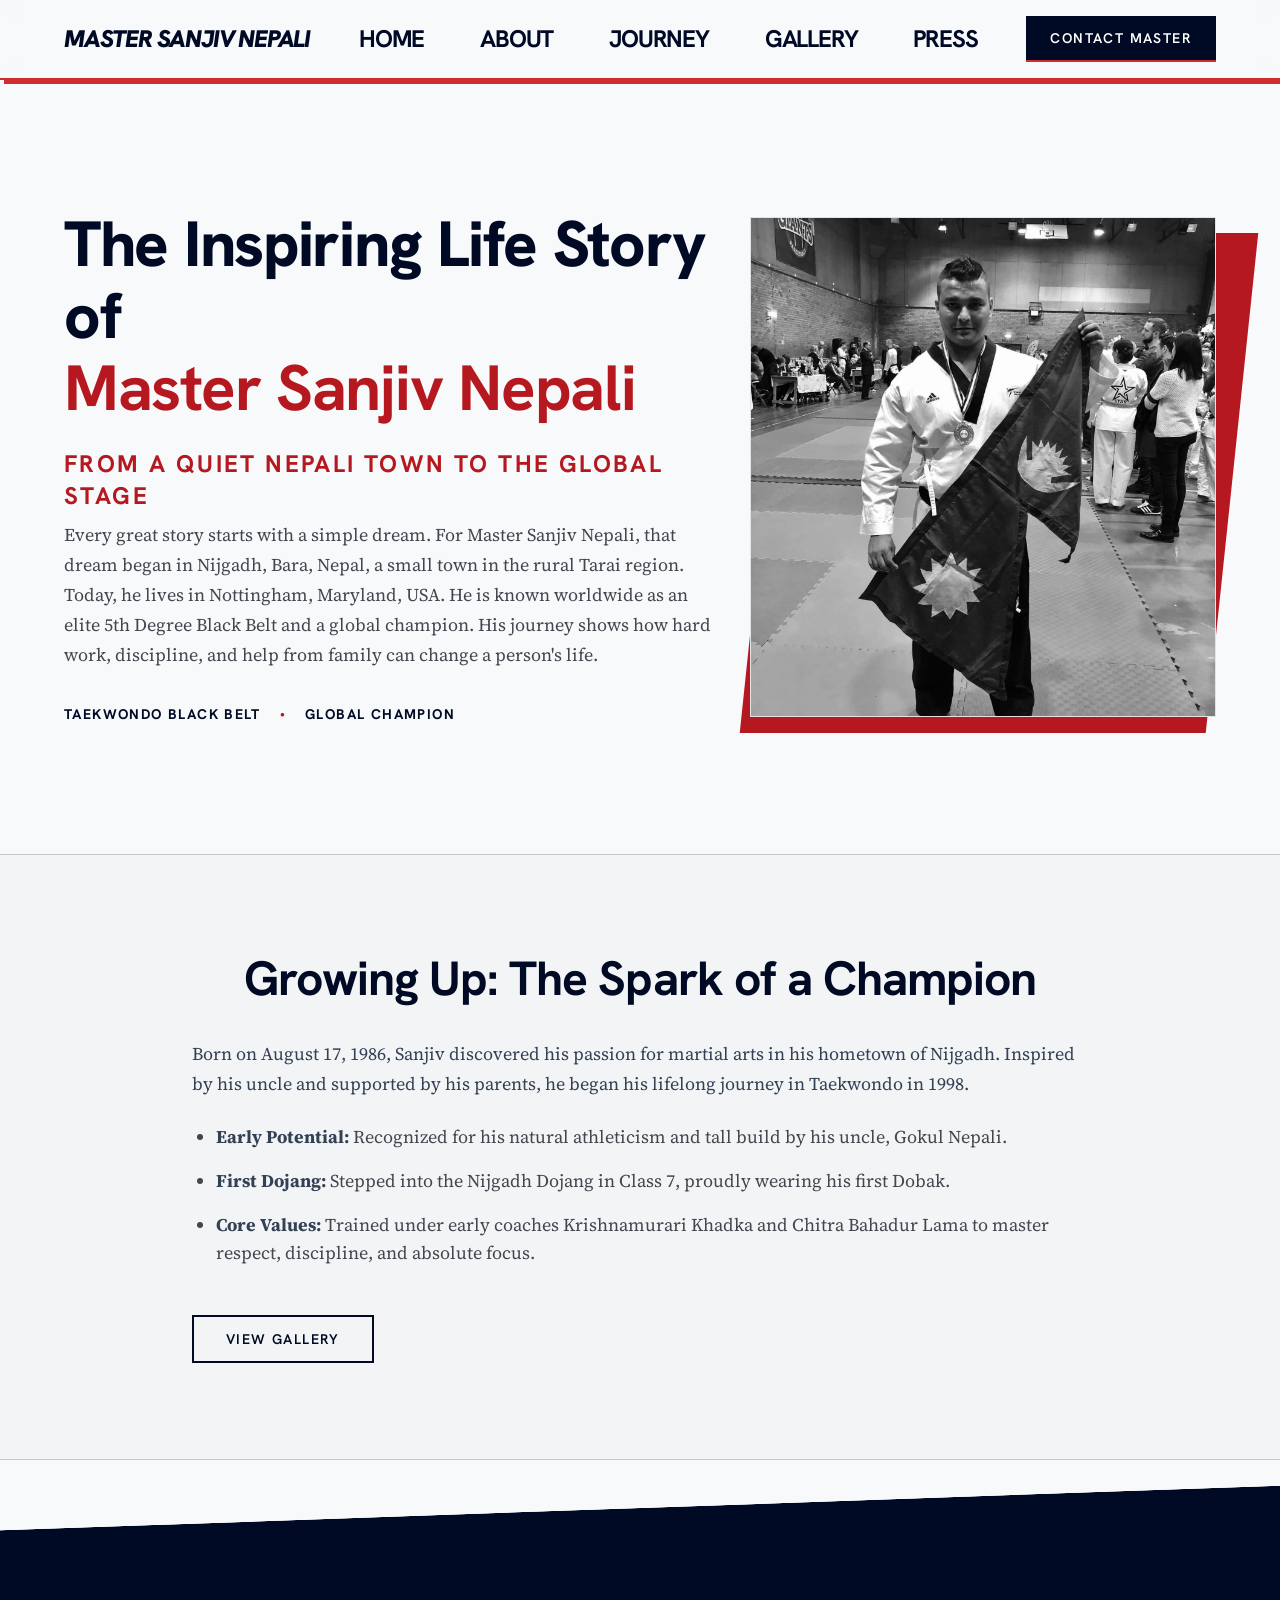
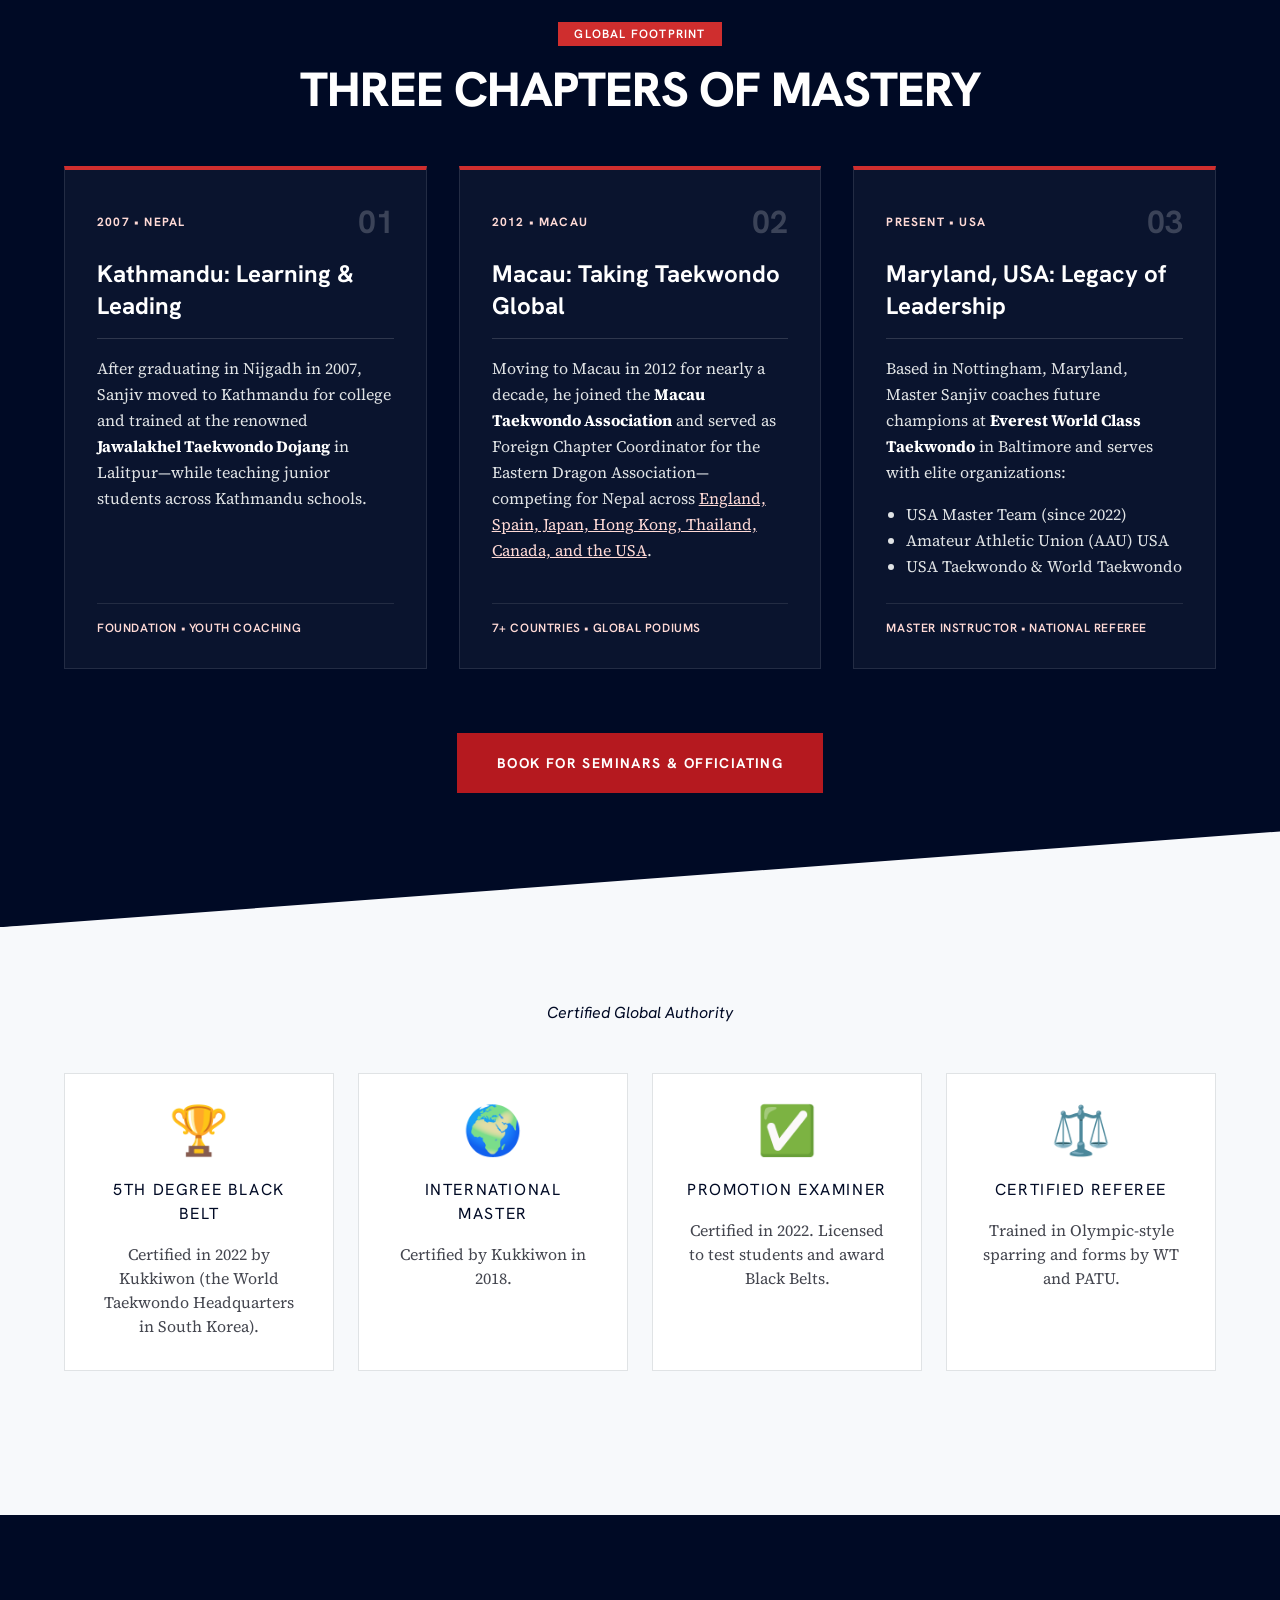
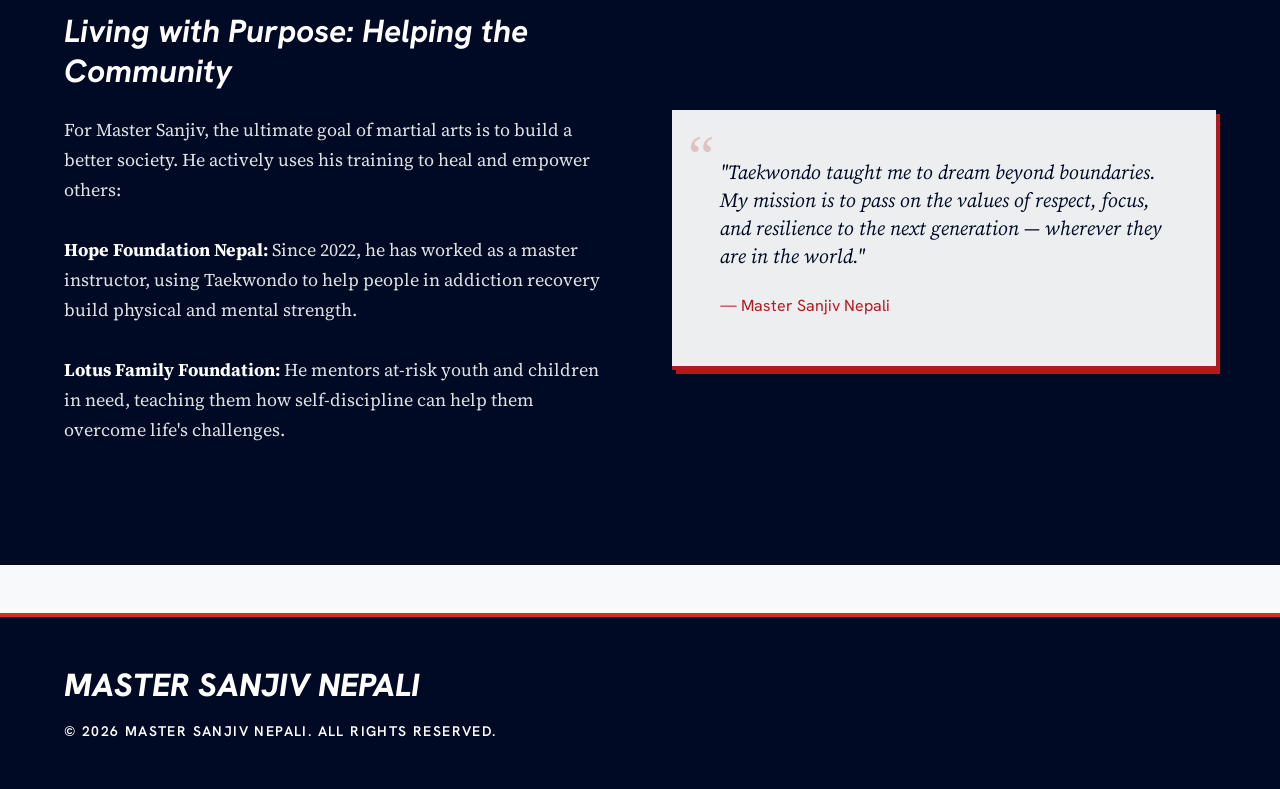
==== commit 0992d6d7: "Add contextual internal links and upgrade JSON-LD schema across all 6 pages" ====
--- a/about/index.html
+++ b/about/index.html
@@ -46,6 +46,7 @@
       "@type": "Person",
       "@id": "https://sanjivnepali.com/#person",
       "name": "Master Sanjiv Nepali",
+      "alternateName": "Sanjiv Nepali",
       "givenName": "Sanjiv",
       "familyName": "Nepali",
       "honorificPrefix": "Master",
@@ -56,12 +57,74 @@
         "Coach"
       ],
       "url": "https://sanjivnepali.com/",
+      "email": "sanjivnepali123@gmail.com",
+      "nationality": {
+        "@type": "Country",
+        "name": "Nepal"
+      },
+      "birthPlace": {
+        "@type": "Place",
+        "name": "Nijgadh, Bara, Nepal"
+      },
+      "homeLocation": {
+        "@type": "Place",
+        "name": "Nottingham, Maryland, USA"
+      },
+      "knowsAbout": [
+        "Taekwondo",
+        "Poomsae",
+        "Martial Arts Coaching",
+        "Taekwondo Refereeing",
+        "Kukkiwon Black Belt Examination"
+      ],
+      "memberOf": [
+        {
+          "@type": "Organization",
+          "name": "World Taekwondo"
+        },
+        {
+          "@type": "Organization",
+          "name": "Kukkiwon"
+        },
+        {
+          "@type": "Organization",
+          "name": "USA Taekwondo"
+        },
+        {
+          "@type": "Organization",
+          "name": "Amateur Athletic Union (AAU) USA"
+        }
+      ],
       "sameAs": [
         "https://x.com/TheSanjivNepali",
+        "https://www.instagram.com/sanjiv977/",
         "https://en.wikipedia.org/wiki/Sanjiv_Nepali",
-        "https://www.wikidata.org/wiki/Q111812837"
+        "https://www.wikidata.org/wiki/Q111812837",
+        "https://www.wikidata.org/wiki/Q124458345"
       ],
-      "image": "https://sanjivnepali.com/assets/uploads/MasterSanjiv-Nepali-2.webp"
+      "image": "https://sanjivnepali.com/assets/uploads/MasterSanjiv-Nepali-2.webp",
+      "hasCredential": [
+        {
+          "@type": "EducationalOccupationalCredential",
+          "name": "5th Degree Black Belt (Kukkiwon)",
+          "credentialCategory": "Martial Arts Rank"
+        },
+        {
+          "@type": "EducationalOccupationalCredential",
+          "name": "Kukkiwon International Master Instructor",
+          "credentialCategory": "Coaching Certification"
+        },
+        {
+          "@type": "EducationalOccupationalCredential",
+          "name": "Kukkiwon Poom/Dan Promotion Examiner",
+          "credentialCategory": "Examiner License"
+        },
+        {
+          "@type": "EducationalOccupationalCredential",
+          "name": "Certified Taekwondo Referee (WT & PATU)",
+          "credentialCategory": "Officiating License"
+        }
+      ]
     },
     {
       "@type": "WebSite",
@@ -86,7 +149,10 @@
       "about": {
         "@id": "https://sanjivnepali.com/#person"
       },
-      "inLanguage": "en-US"
+      "inLanguage": "en-US",
+      "mainEntity": {
+        "@id": "https://sanjivnepali.com/#person"
+      }
     },
     {
       "@type": "BreadcrumbList",
@@ -210,7 +276,7 @@
 <span class="font-headline-md text-headline-md text-white" style="opacity: 0.2;">02</span>
 </div>
 <h3 class="font-headline-sm text-headline-sm text-white font-bold mb-4 pb-4" style="border-bottom: 1px solid rgba(255,255,255,0.15);">Macau: Taking Taekwondo Global</h3>
-<p class="font-body-md text-body-md text-surface-variant leading-relaxed mb-6">Moving to Macau in 2012 for nearly a decade, he joined the <strong class="text-white">Macau Taekwondo Association</strong> and served as Foreign Chapter Coordinator for the Eastern Dragon Association—competing for Nepal across England, Spain, Japan, Hong Kong, Thailand, Canada, and the USA.</p>
+<p class="font-body-md text-body-md text-surface-variant leading-relaxed mb-6">Moving to Macau in 2012 for nearly a decade, he joined the <strong class="text-white">Macau Taekwondo Association</strong> and served as Foreign Chapter Coordinator for the Eastern Dragon Association—competing for Nepal across <a class="text-secondary-fixed underline hover:text-white" href="/journey/">England, Spain, Japan, Hong Kong, Thailand, Canada, and the USA</a>.</p>
 </div>
 <div class="pt-4 font-label-sm text-label-sm uppercase tracking-wider text-secondary-fixed" style="border-top: 1px solid rgba(255,255,255,0.1);">
 7+ Countries &bull; Global Podiums
